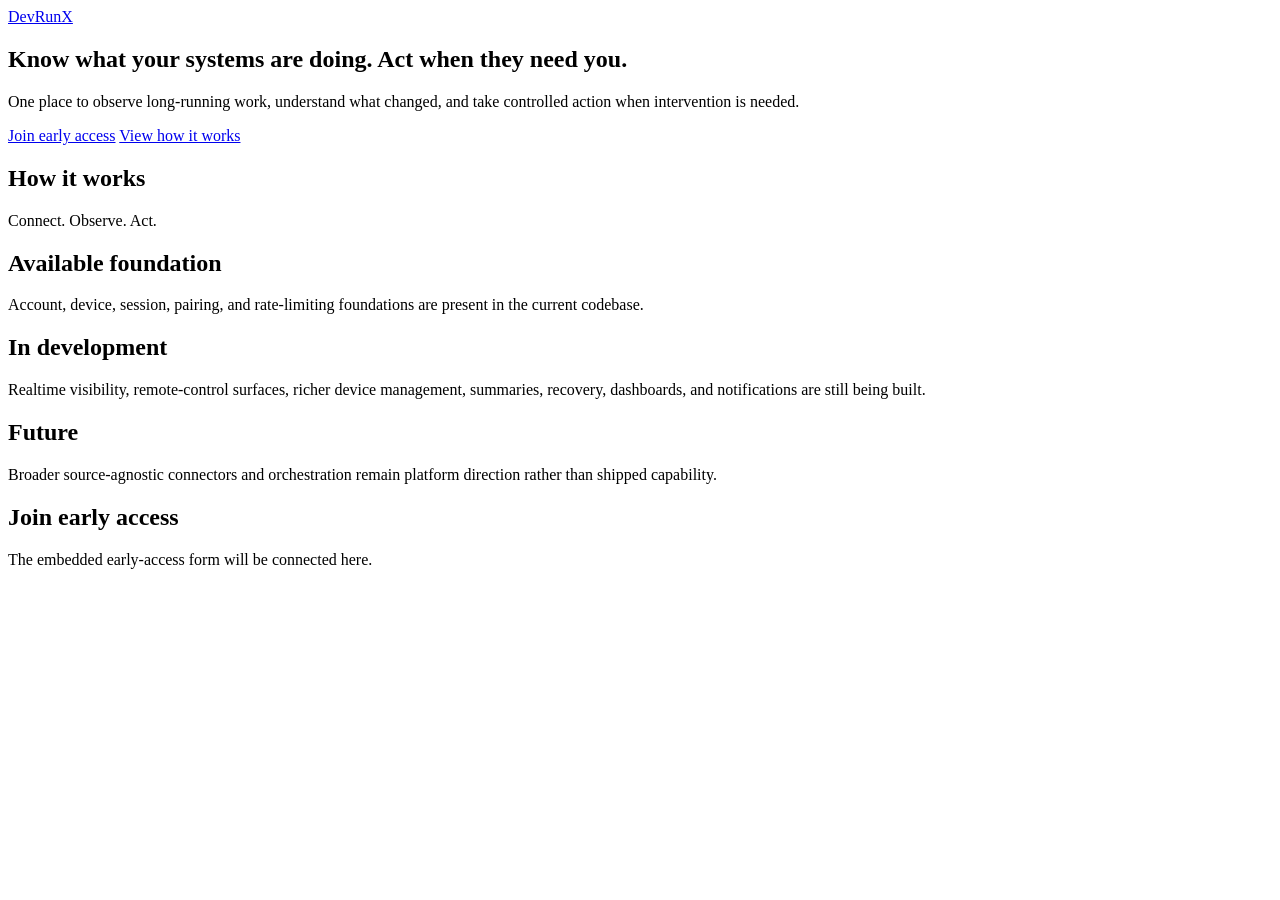
==== index.html @ e968d0bf "feat: add truthful static overview scaffold" ====
<!doctype html>
<html lang="en">
<head>
  <meta charset="utf-8" />
  <meta name="viewport" content="width=device-width,initial-scale=1" />
  <title>DevRunX — Public Overview</title>
  <meta name="description" content="DevRunX is being built to help you monitor long-running work and take controlled action from anywhere." />
</head>
<body>
  <header>
    <a href="#top">DevRunX</a>
  </header>
  <main id="top">
    <section>
      <h1>Know what your systems are doing. Act when they need you.</h1>
      <p>One place to observe long-running work, understand what changed, and take controlled action when intervention is needed.</p>
      <a href="#early-access">Join early access</a>
      <a href="#how-it-works">View how it works</a>
    </section>

    <section id="how-it-works">
      <h2>How it works</h2>
      <p>Connect. Observe. Act.</p>
    </section>

    <section id="available">
      <h2>Available foundation</h2>
      <p>Account, device, session, pairing, and rate-limiting foundations are present in the current codebase.</p>
    </section>

    <section id="in-development">
      <h2>In development</h2>
      <p>Realtime visibility, remote-control surfaces, richer device management, summaries, recovery, dashboards, and notifications are still being built.</p>
    </section>

    <section id="future">
      <h2>Future</h2>
      <p>Broader source-agnostic connectors and orchestration remain platform direction rather than shipped capability.</p>
    </section>

    <section id="early-access">
      <h2>Join early access</h2>
      <p>The embedded early-access form will be connected here.</p>
    </section>
  </main>
</body>
</html>
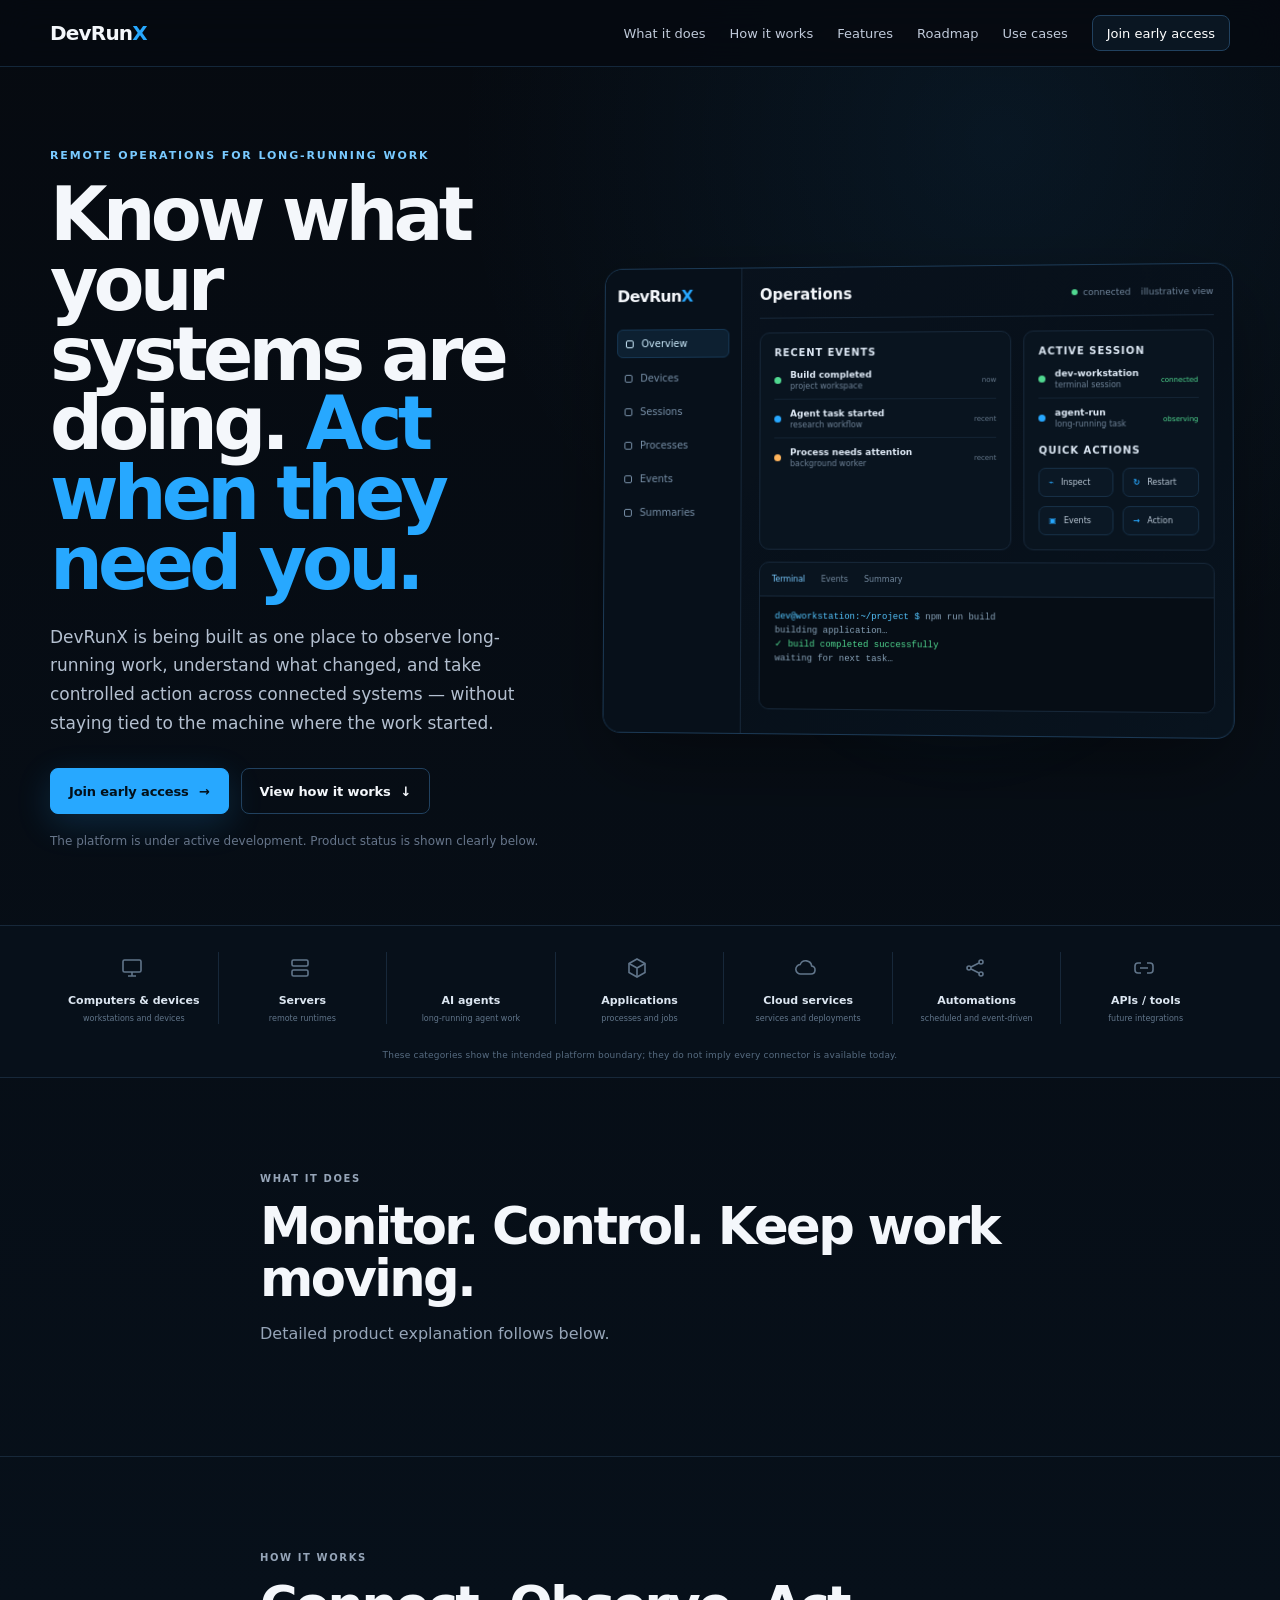
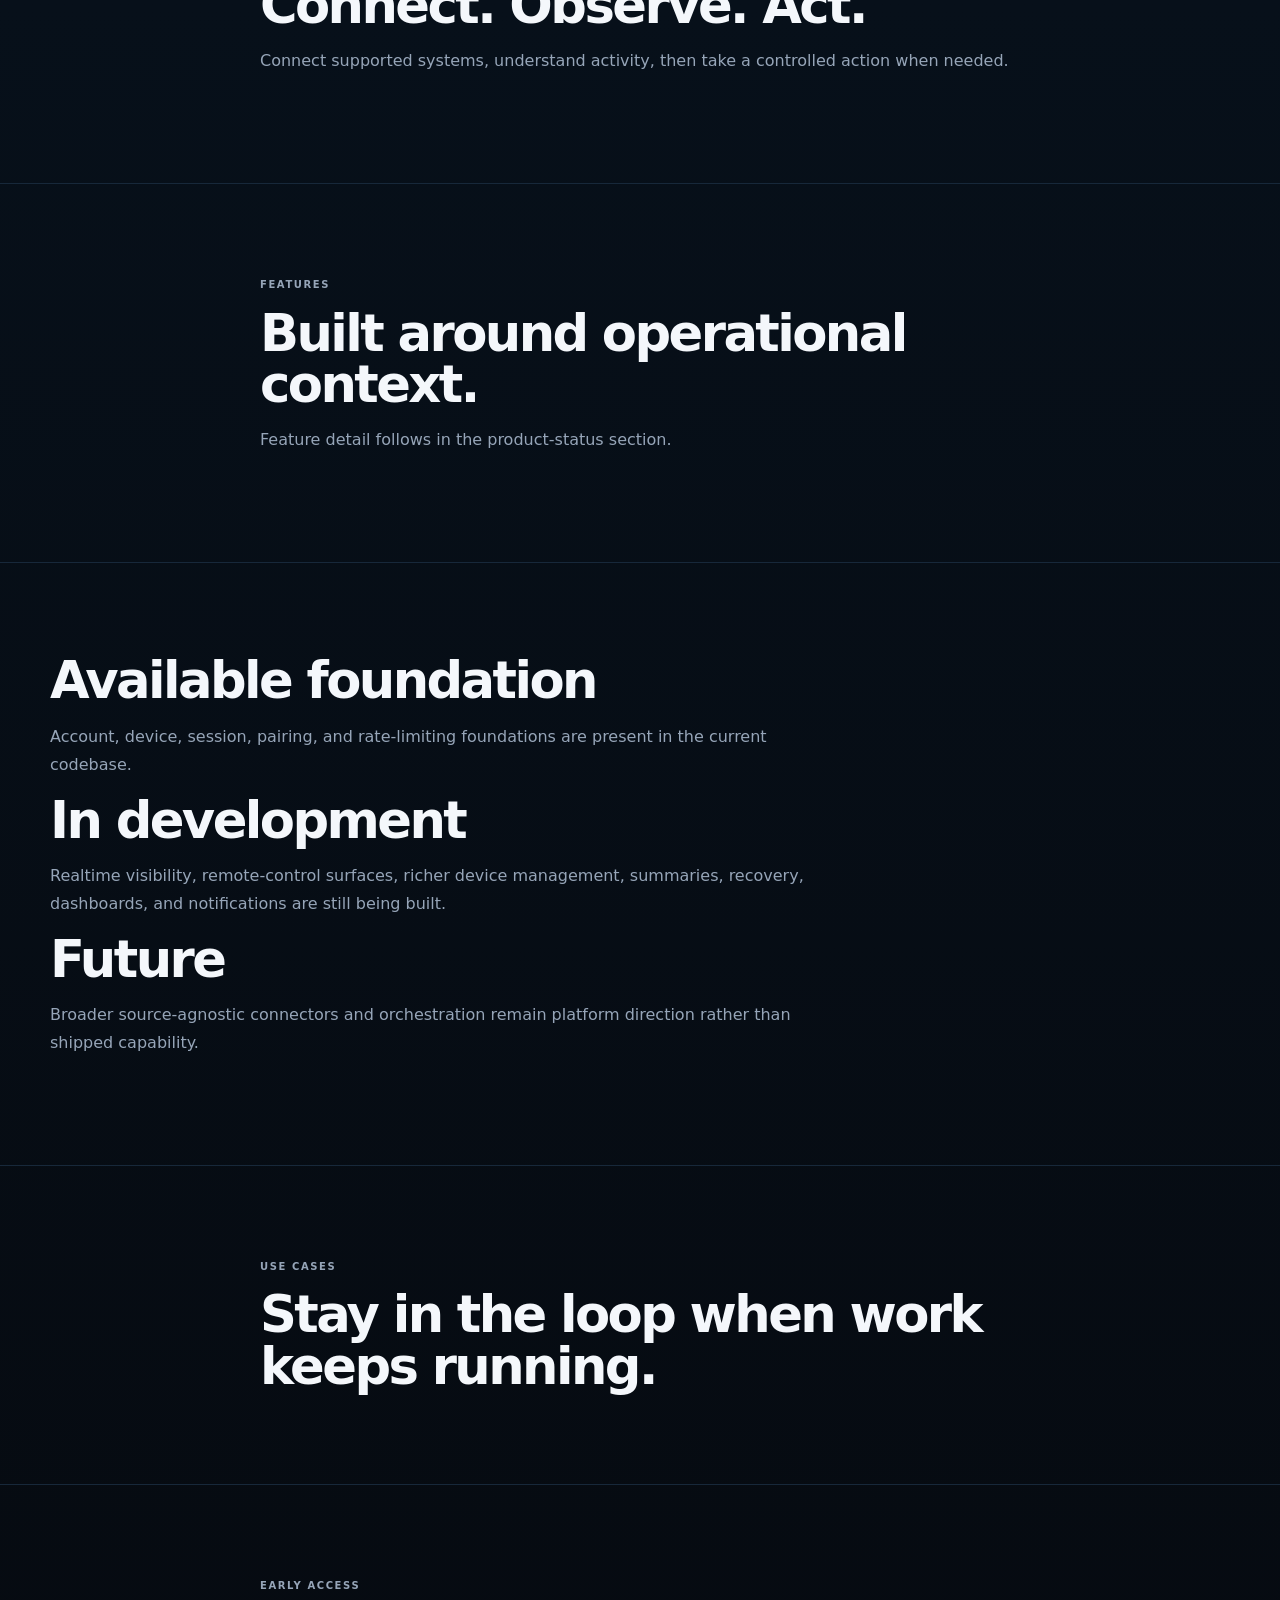
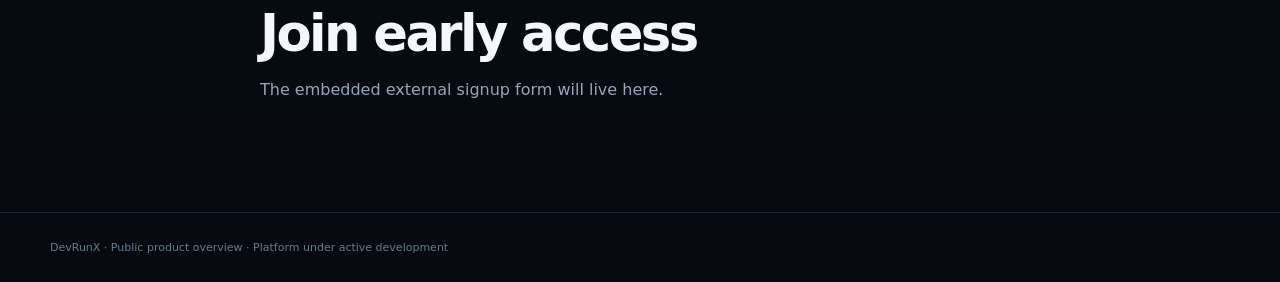
==== commit 88ffc733: "feat: build DevRunX operational hero" ====
--- a/index.html
+++ b/index.html
@@ -3,45 +3,171 @@
 <head>
   <meta charset="utf-8" />
   <meta name="viewport" content="width=device-width,initial-scale=1" />
-  <title>DevRunX — Public Overview</title>
-  <meta name="description" content="DevRunX is being built to help you monitor long-running work and take controlled action from anywhere." />
+  <title>DevRunX — Know what your systems are doing</title>
+  <meta name="description" content="DevRunX is being built to help you monitor long-running work, understand what changed, and take controlled action from anywhere." />
+  <meta name="theme-color" content="#060a10" />
+  <link rel="icon" href="favicon.svg" type="image/svg+xml" />
+  <link rel="stylesheet" href="styles.css" />
 </head>
 <body>
-  <header>
-    <a href="#top">DevRunX</a>
+  <header class="site-header">
+    <div class="shell nav">
+      <a class="brand" href="#top" aria-label="DevRunX home">DevRun<span class="brand-x">X</span></a>
+      <nav class="nav-links" aria-label="Primary navigation">
+        <a href="#what-it-does">What it does</a>
+        <a href="#how-it-works">How it works</a>
+        <a href="#features">Features</a>
+        <a href="#roadmap">Roadmap</a>
+        <a href="#use-cases">Use cases</a>
+        <a class="nav-cta" href="#early-access">Join early access</a>
+      </nav>
+    </div>
   </header>
+
   <main id="top">
-    <section>
-      <h1>Know what your systems are doing. Act when they need you.</h1>
-      <p>One place to observe long-running work, understand what changed, and take controlled action when intervention is needed.</p>
-      <a href="#early-access">Join early access</a>
-      <a href="#how-it-works">View how it works</a>
+    <section class="hero" aria-labelledby="hero-title">
+      <div class="shell hero-grid">
+        <div class="hero-copy">
+          <p class="eyebrow">Remote operations for long-running work</p>
+          <h1 id="hero-title">Know what your systems are doing. <span>Act when they need you.</span></h1>
+          <p class="hero-lead">
+            DevRunX is being built as one place to observe long-running work, understand what changed,
+            and take controlled action across connected systems — without staying tied to the machine where the work started.
+          </p>
+          <div class="hero-actions">
+            <a class="button primary" href="#early-access">Join early access <span aria-hidden="true">→</span></a>
+            <a class="button" href="#how-it-works">View how it works <span aria-hidden="true">↓</span></a>
+          </div>
+          <p class="hero-note">The platform is under active development. Product status is shown clearly below.</p>
+        </div>
+
+        <div class="dashboard-stage" aria-label="Illustrative DevRunX operational dashboard">
+          <div class="dashboard">
+            <aside class="dash-sidebar" aria-hidden="true">
+              <div class="dash-logo">DevRun<span class="brand-x">X</span></div>
+              <div class="dash-nav">
+                <span class="active"><i class="dot-icon"></i> Overview</span>
+                <span><i class="dot-icon"></i> Devices</span>
+                <span><i class="dot-icon"></i> Sessions</span>
+                <span><i class="dot-icon"></i> Processes</span>
+                <span><i class="dot-icon"></i> Events</span>
+                <span><i class="dot-icon"></i> Summaries</span>
+              </div>
+            </aside>
+            <div class="dash-main">
+              <div class="dash-top">
+                <strong class="dash-title">Operations</strong>
+                <div class="dash-state" aria-hidden="true">
+                  <span><i class="state-dot"></i> connected</span>
+                  <span>illustrative view</span>
+                </div>
+              </div>
+
+              <div class="dash-grid">
+                <section class="panel">
+                  <h3>Recent events</h3>
+                  <div class="event-list">
+                    <div class="event">
+                      <i class="event-mark ok"></i>
+                      <div class="event-copy"><strong>Build completed</strong><span>project workspace</span></div>
+                      <span class="event-time">now</span>
+                    </div>
+                    <div class="event">
+                      <i class="event-mark"></i>
+                      <div class="event-copy"><strong>Agent task started</strong><span>research workflow</span></div>
+                      <span class="event-time">recent</span>
+                    </div>
+                    <div class="event">
+                      <i class="event-mark warn"></i>
+                      <div class="event-copy"><strong>Process needs attention</strong><span>background worker</span></div>
+                      <span class="event-time">recent</span>
+                    </div>
+                  </div>
+                </section>
+
+                <section class="panel">
+                  <h3>Active session</h3>
+                  <div class="session-list">
+                    <div class="session">
+                      <i class="event-mark ok"></i>
+                      <div><strong>dev-workstation</strong><span>terminal session</span></div>
+                      <span class="session-status">connected</span>
+                    </div>
+                    <div class="session">
+                      <i class="event-mark"></i>
+                      <div><strong>agent-run</strong><span>long-running task</span></div>
+                      <span class="session-status">observing</span>
+                    </div>
+                  </div>
+                  <h3 style="margin-top:16px">Quick actions</h3>
+                  <div class="quick-list">
+                    <span class="quick"><b class="quick-glyph">⌁</b> Inspect</span>
+                    <span class="quick"><b class="quick-glyph">↻</b> Restart</span>
+                    <span class="quick"><b class="quick-glyph">▣</b> Events</span>
+                    <span class="quick"><b class="quick-glyph">→</b> Action</span>
+                  </div>
+                </section>
+
+                <section class="panel terminal-mini">
+                  <div class="terminal-tabs"><span class="active">Terminal</span><span>Events</span><span>Summary</span></div>
+                  <pre class="terminal-body"><span class="cyan">dev@workstation:~/project $</span> npm run build
+building application…
+<span class="ok">✓ build completed successfully</span>
+waiting for next task…</pre>
+                </section>
+              </div>
+            </div>
+          </div>
+        </div>
+      </div>
     </section>
 
-    <section id="how-it-works">
-      <h2>How it works</h2>
-      <p>Connect. Observe. Act.</p>
+    <section class="system-strip" aria-label="DevRunX platform direction">
+      <div class="shell system-strip-inner">
+        <div class="system-item">
+          <span class="system-icon" aria-hidden="true"><svg viewBox="0 0 24 24"><rect x="3" y="4" width="18" height="12" rx="1.5"/><path d="M8 20h8M12 16v4"/></svg></span>
+          <strong>Computers &amp; devices</strong><span>workstations and devices</span>
+        </div>
+        <div class="system-item">
+          <span class="system-icon" aria-hidden="true"><svg viewBox="0 0 24 24"><rect x="4" y="4" width="16" height="6" rx="1.5"/><rect x="4" y="14" width="16" height="6" rx="1.5"/><path d="M7 7h.01M7 17h.01"/></svg></span>
+          <strong>Servers</strong><span>remote runtimes</span>
+        </div>
+        <div class="system-item">
+          <span class="system-icon" aria-hidden="true"><rect x="5" y="7" width="14" height="11" rx="3"/><path d="M9 11h.01M15 11h.01M9 15h6M12 7V4M9 4h6"/></svg></span>
+          <strong>AI agents</strong><span>long-running agent work</span>
+        </div>
+        <div class="system-item">
+          <span class="system-icon" aria-hidden="true"><svg viewBox="0 0 24 24"><path d="m12 3 8 4.5v9L12 21l-8-4.5v-9L12 3Z"/><path d="m4 7.5 8 4.5 8-4.5M12 12v9"/></svg></span>
+          <strong>Applications</strong><span>processes and jobs</span>
+        </div>
+        <div class="system-item">
+          <span class="system-icon" aria-hidden="true"><svg viewBox="0 0 24 24"><path d="M7 18h10a4 4 0 0 0 .7-7.94A6 6 0 0 0 6.2 8.5 4.5 4.5 0 0 0 7 18Z"/></svg></span>
+          <strong>Cloud services</strong><span>services and deployments</span>
+        </div>
+        <div class="system-item">
+          <span class="system-icon" aria-hidden="true"><svg viewBox="0 0 24 24"><circle cx="6" cy="12" r="2"/><circle cx="18" cy="6" r="2"/><circle cx="18" cy="18" r="2"/><path d="m8 11 8-4M8 13l8 4"/></svg></span>
+          <strong>Automations</strong><span>scheduled and event-driven</span>
+        </div>
+        <div class="system-item">
+          <span class="system-icon" aria-hidden="true"><svg viewBox="0 0 24 24"><path d="M9 7H6a3 3 0 0 0-3 3v4a3 3 0 0 0 3 3h3M15 7h3a3 3 0 0 1 3 3v4a3 3 0 0 1-3 3h-3M8 12h8"/></svg></span>
+          <strong>APIs / tools</strong><span>future integrations</span>
+        </div>
+      </div>
+      <p class="system-disclaimer">These categories show the intended platform boundary; they do not imply every connector is available today.</p>
     </section>
 
-    <section id="available">
-      <h2>Available foundation</h2>
-      <p>Account, device, session, pairing, and rate-limiting foundations are present in the current codebase.</p>
-    </section>
+    <section id="what-it-does" class="section"><div class="shell status-placeholder"><p class="section-kicker">What it does</p><h2>Monitor. Control. Keep work moving.</h2><p>Detailed product explanation follows below.</p></div></section>
+    <section id="how-it-works" class="section"><div class="shell status-placeholder"><p class="section-kicker">How it works</p><h2>Connect. Observe. Act.</h2><p>Connect supported systems, understand activity, then take a controlled action when needed.</p></div></section>
+    <section id="features" class="section"><div class="shell status-placeholder"><p class="section-kicker">Features</p><h2>Built around operational context.</h2><p>Feature detail follows in the product-status section.</p></div></section>
+    <section id="roadmap" class="section"><div class="shell">
+      <section id="available" class="status-placeholder"><h2>Available foundation</h2><p>Account, device, session, pairing, and rate-limiting foundations are present in the current codebase.</p></section>
+      <section id="in-development" class="status-placeholder"><h2>In development</h2><p>Realtime visibility, remote-control surfaces, richer device management, summaries, recovery, dashboards, and notifications are still being built.</p></section>
+      <section id="future" class="status-placeholder"><h2>Future</h2><p>Broader source-agnostic connectors and orchestration remain platform direction rather than shipped capability.</p></section>
+    </div></section>
+    <section id="use-cases" class="section"><div class="shell status-placeholder"><p class="section-kicker">Use cases</p><h2>Stay in the loop when work keeps running.</h2></div></section>
+    <section id="early-access" class="section"><div class="shell status-placeholder"><p class="section-kicker">Early access</p><h2>Join early access</h2><p>The embedded external signup form will live here.</p></div></section>
+  </main>
 
-    <section id="in-development">
-      <h2>In development</h2>
-      <p>Realtime visibility, remote-control surfaces, richer device management, summaries, recovery, dashboards, and notifications are still being built.</p>
-    </section>
-
-    <section id="future">
-      <h2>Future</h2>
-      <p>Broader source-agnostic connectors and orchestration remain platform direction rather than shipped capability.</p>
-    </section>
-
-    <section id="early-access">
-      <h2>Join early access</h2>
-      <p>The embedded early-access form will be connected here.</p>
-    </section>
-  </main>
+  <footer><div class="shell">DevRunX · Public product overview · Platform under active development</div></footer>
 </body>
 </html>
--- a/styles.css
+++ b/styles.css
@@ -0,0 +1,209 @@
+:root{
+  --bg:#060a10;
+  --bg-soft:#09111b;
+  --surface:#0b1521;
+  --surface-2:#0e1a28;
+  --text:#f4f7fb;
+  --muted:#96a5b8;
+  --muted-2:#66758a;
+  --accent:#27a8ff;
+  --accent-2:#79caff;
+  --line:#17283a;
+  --line-bright:#21415f;
+  --ok:#50d890;
+  --warn:#ffb45c;
+  --danger:#ff6f7c;
+  --max:1180px;
+  --radius:14px;
+  color-scheme:dark;
+}
+*{box-sizing:border-box}
+html{scroll-behavior:smooth;background:var(--bg)}
+body{
+  margin:0;
+  min-width:320px;
+  overflow-x:hidden;
+  background:
+    radial-gradient(circle at 78% 4%,rgba(39,168,255,.08),transparent 34rem),
+    linear-gradient(180deg,#060a10 0%,#07101a 46%,#060a10 100%);
+  color:var(--text);
+  font-family:Inter,ui-sans-serif,system-ui,-apple-system,BlinkMacSystemFont,"Segoe UI",sans-serif;
+  -webkit-font-smoothing:antialiased;
+}
+a{color:inherit;text-decoration:none}
+button,a{outline-offset:4px}
+a:focus-visible,button:focus-visible{outline:2px solid var(--accent-2)}
+svg{display:block}
+.shell{width:min(var(--max),calc(100% - 40px));margin-inline:auto}
+.site-header{
+  position:sticky;top:0;z-index:30;
+  border-bottom:1px solid rgba(33,65,95,.55);
+  background:rgba(6,10,16,.88);
+  backdrop-filter:blur(16px);
+}
+.nav{min-height:66px;display:flex;align-items:center;justify-content:space-between;gap:24px}
+.brand{font-weight:800;letter-spacing:-.04em;font-size:20px}
+.brand-x{color:var(--accent)}
+.nav-links{display:flex;align-items:center;gap:24px;color:#c0cada;font-size:13px}
+.nav-links a{transition:color .18s ease}
+.nav-links a:hover{color:white}
+.nav-links .nav-cta{
+  min-height:36px;padding:0 14px;display:inline-flex;align-items:center;
+  border:1px solid var(--line-bright);border-radius:8px;color:white;background:#0a1622;
+}
+
+.hero{position:relative;border-bottom:1px solid var(--line)}
+.hero-grid{
+  min-height:700px;
+  display:grid;
+  grid-template-columns:minmax(0,.88fr) minmax(500px,1.12fr);
+  gap:54px;
+  align-items:center;
+  padding:82px 0 74px;
+}
+.hero-copy{position:relative;z-index:2;max-width:590px}
+.eyebrow{
+  margin:0 0 18px;
+  color:var(--accent-2);
+  font-size:11px;font-weight:800;letter-spacing:.17em;text-transform:uppercase;
+}
+.hero h1{
+  margin:0;
+  font-size:clamp(3.2rem,5.8vw,5.8rem);
+  line-height:.94;
+  letter-spacing:-.065em;
+  font-weight:740;
+}
+.hero h1 span{color:var(--accent)}
+.hero-lead{
+  margin:24px 0 0;
+  max-width:590px;
+  color:#b4c0d0;
+  font-size:17px;
+  line-height:1.7;
+}
+.hero-actions{display:flex;align-items:center;gap:12px;margin-top:30px;flex-wrap:wrap}
+.button{
+  min-height:46px;
+  display:inline-flex;align-items:center;justify-content:center;gap:10px;
+  padding:0 18px;border:1px solid var(--line-bright);border-radius:8px;
+  font-size:13px;font-weight:750;letter-spacing:-.01em;
+  transition:transform .18s ease,border-color .18s ease,background .18s ease;
+}
+.button:hover{transform:translateY(-1px);border-color:#356a94}
+.button.primary{
+  background:var(--accent);border-color:var(--accent);color:#03101a;
+  box-shadow:0 10px 34px rgba(39,168,255,.18)
+}
+.hero-note{margin:18px 0 0;color:var(--muted-2);font-size:12px;line-height:1.6}
+
+.dashboard-stage{position:relative;perspective:1200px}
+.dashboard-stage::before{
+  content:"";position:absolute;inset:14% 2% -6% 18%;
+  background:radial-gradient(circle,rgba(39,168,255,.16),transparent 65%);
+  filter:blur(32px);pointer-events:none
+}
+.dashboard{
+  position:relative;z-index:2;overflow:hidden;
+  display:grid;grid-template-columns:140px 1fr;
+  min-height:470px;
+  border:1px solid #1c3a56;
+  border-radius:18px;
+  background:linear-gradient(145deg,#09121d,#07101a 55%,#08131e);
+  box-shadow:0 28px 80px rgba(0,0,0,.36);
+  transform:rotateY(-3deg) rotateX(1deg);
+}
+.dash-sidebar{
+  border-right:1px solid var(--line);
+  padding:18px 12px;
+  background:#07101a;
+}
+.dash-logo{font-weight:800;letter-spacing:-.04em;margin-bottom:24px}
+.dash-nav{display:grid;gap:7px;color:#7890a8;font-size:10px}
+.dash-nav span{
+  display:flex;gap:8px;align-items:center;padding:8px;border-radius:6px
+}
+.dash-nav .active{color:#cfeeff;background:#0d2031;border:1px solid #163754}
+.dot-icon{width:8px;height:8px;border:1px solid currentColor;border-radius:2px}
+.dash-main{padding:18px}
+.dash-top{
+  display:flex;justify-content:space-between;align-items:center;
+  padding-bottom:14px;border-bottom:1px solid var(--line)
+}
+.dash-title{font-size:15px;font-weight:780}
+.dash-state{display:flex;gap:10px;color:#71869c;font-size:9px}
+.dash-state span{display:flex;align-items:center;gap:5px}
+.state-dot{width:6px;height:6px;border-radius:999px;background:var(--ok)}
+.dash-grid{
+  display:grid;
+  grid-template-columns:1.15fr .85fr;
+  gap:12px;
+  margin-top:14px;
+}
+.panel{border:1px solid var(--line);background:#09141f;border-radius:10px;padding:14px}
+.panel h3{margin:0 0 12px;font-size:10px;color:#dce7f3;text-transform:uppercase;letter-spacing:.09em}
+.event-list,.session-list,.quick-list{display:grid;gap:9px}
+.event,.session{
+  display:grid;grid-template-columns:auto 1fr auto;align-items:center;gap:9px;
+  padding-bottom:8px;border-bottom:1px solid rgba(23,40,58,.75)
+}
+.event:last-child,.session:last-child{border-bottom:0;padding-bottom:0}
+.event-mark{width:7px;height:7px;border-radius:50%;background:var(--accent)}
+.event-mark.ok{background:var(--ok)} .event-mark.warn{background:var(--warn)}
+.event-copy strong,.session strong{display:block;font-size:9px;color:#dfeaf6;font-weight:650}
+.event-copy span,.session span{display:block;font-size:8px;color:#6f8398;margin-top:2px}
+.event-time{font-size:7px;color:#65788b}
+.session-status{font-size:7px!important;color:var(--ok)!important}
+.quick-list{grid-template-columns:1fr 1fr}
+.quick{
+  display:flex;gap:7px;align-items:center;padding:9px;border:1px solid #173047;
+  border-radius:7px;background:#0b1825;color:#b9c7d5;font-size:8px
+}
+.quick-glyph{color:var(--accent)}
+.terminal-mini{grid-column:1/-1;padding:0;overflow:hidden}
+.terminal-tabs{height:34px;display:flex;align-items:center;gap:16px;padding:0 12px;border-bottom:1px solid var(--line);font-size:8px;color:#71879c}
+.terminal-tabs .active{color:var(--accent-2)}
+.terminal-body{
+  margin:0;padding:14px 15px 16px;min-height:112px;
+  color:#88a2b8;background:#060d15;
+  font:9px/1.55 ui-monospace,SFMono-Regular,Menlo,Consolas,monospace;
+  white-space:pre-wrap
+}
+.terminal-body .ok{color:var(--ok)}
+.terminal-body .cyan{color:#54c5ff}
+
+.system-strip{border-bottom:1px solid var(--line);background:#07101a}
+.system-strip-inner{
+  display:grid;grid-template-columns:repeat(7,minmax(0,1fr));
+  padding:26px 0;gap:0
+}
+.system-item{
+  min-width:0;text-align:center;padding:0 12px;border-right:1px solid var(--line)
+}
+.system-item:last-child{border-right:0}
+.system-icon{
+  width:28px;height:28px;margin:0 auto 10px;
+  display:grid;place-items:center;color:var(--accent)
+}
+.system-icon svg{width:24px;height:24px;stroke:currentColor;fill:none;stroke-width:1.6}
+.system-item strong{display:block;font-size:11px;color:#dce6f1;line-height:1.3}
+.system-item span{display:block;margin-top:4px;font-size:8px;line-height:1.4;color:#61758a}
+.system-disclaimer{
+  margin:0;padding:0 0 17px;text-align:center;color:#566b80;font-size:9px;letter-spacing:.02em
+}
+
+.section{padding:92px 0;border-bottom:1px solid var(--line)}
+.section-kicker{margin:0 0 14px;color:var(--accent-2);font-size:10px;text-transform:uppercase;font-weight:800;letter-spacing:.16em}
+.section h2{margin:0;font-size:clamp(2rem,4vw,4rem);line-height:1;letter-spacing:-.05em}
+.section p{color:var(--muted);line-height:1.75}
+.status-placeholder{max-width:760px}
+footer{padding:28px 0;color:#687b8d;font-size:11px}
+
+@media (max-width:1020px){
+  .hero-grid{grid-template-columns:1fr;min-height:auto;padding:70px 0 62px}
+  .hero-copy{max-width:760px}
+  .dashboard-stage{max-width:820px;width:100%}
+  .dashboard{transform:none}
+  .system-strip-inner{grid-template-columns:repeat(4,1fr);row-gap:28px}
+  .system-item:nth-child(4){border-right:0}
+}
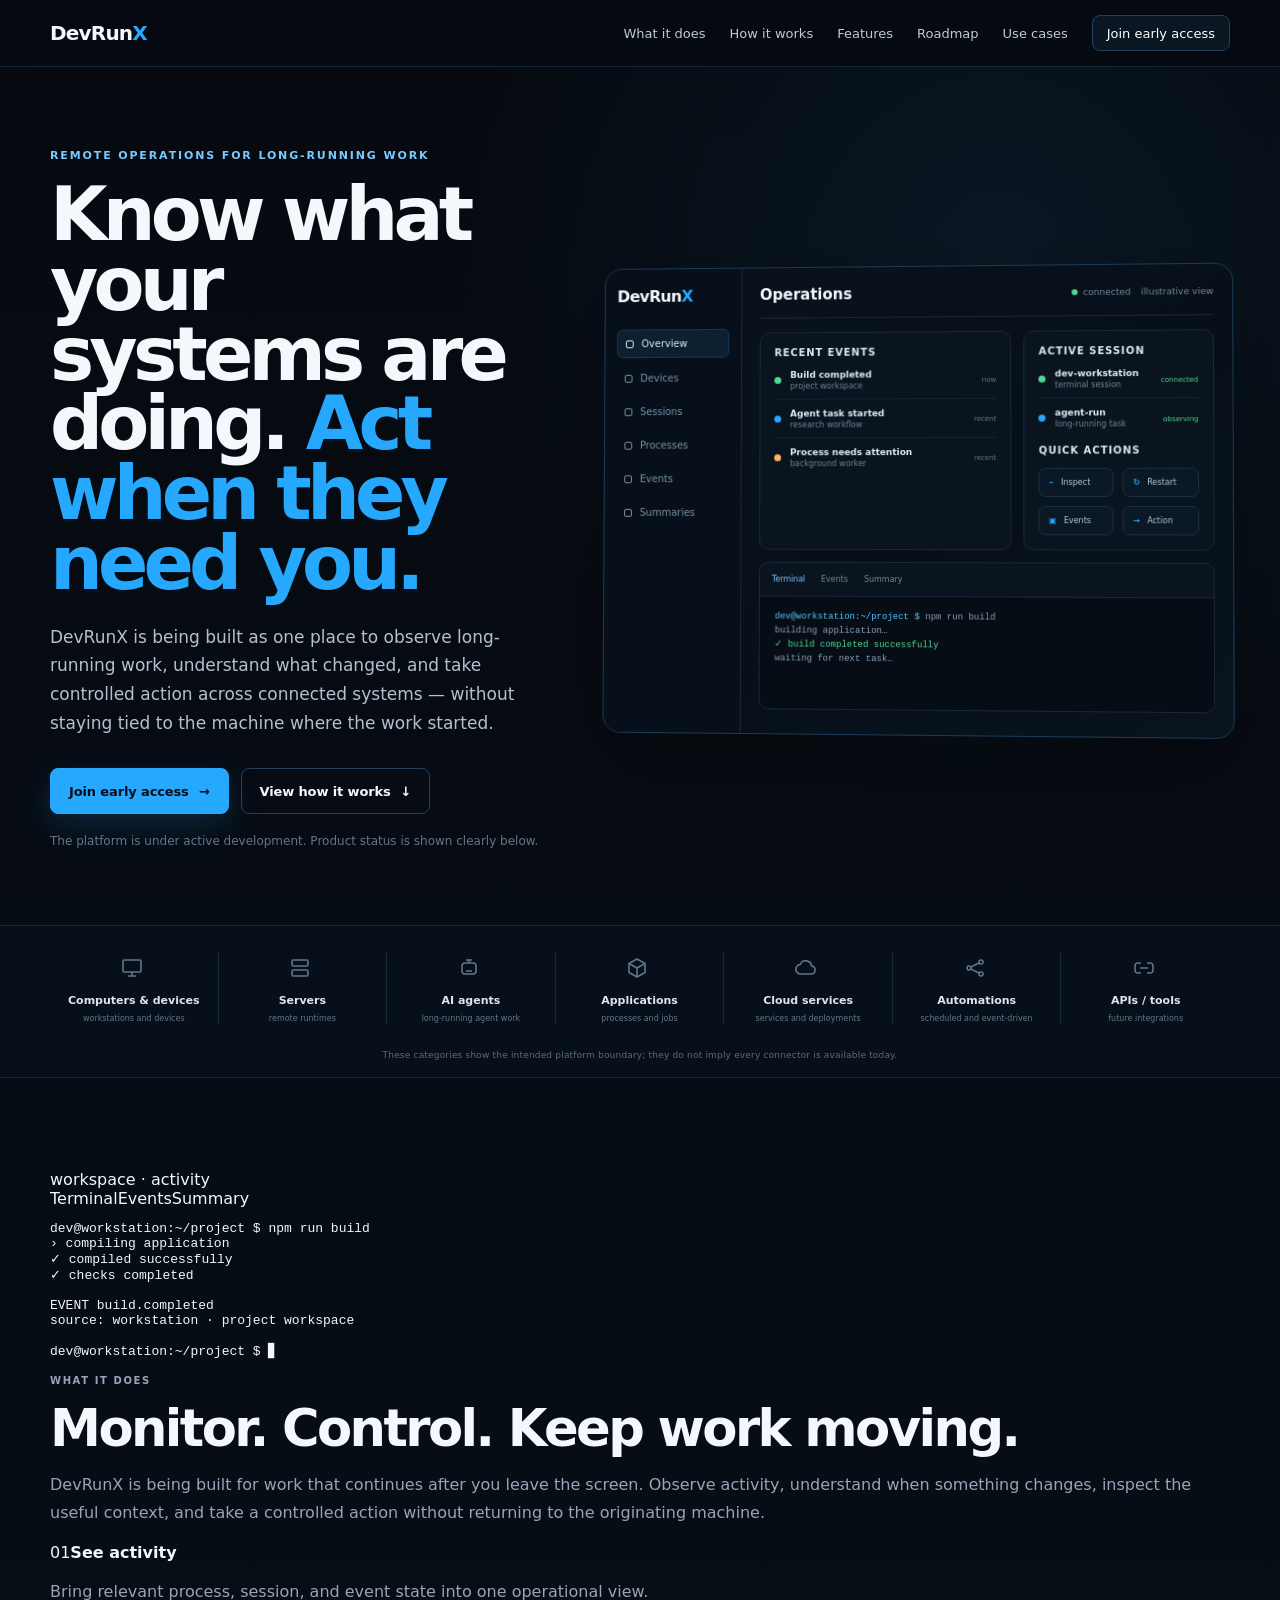
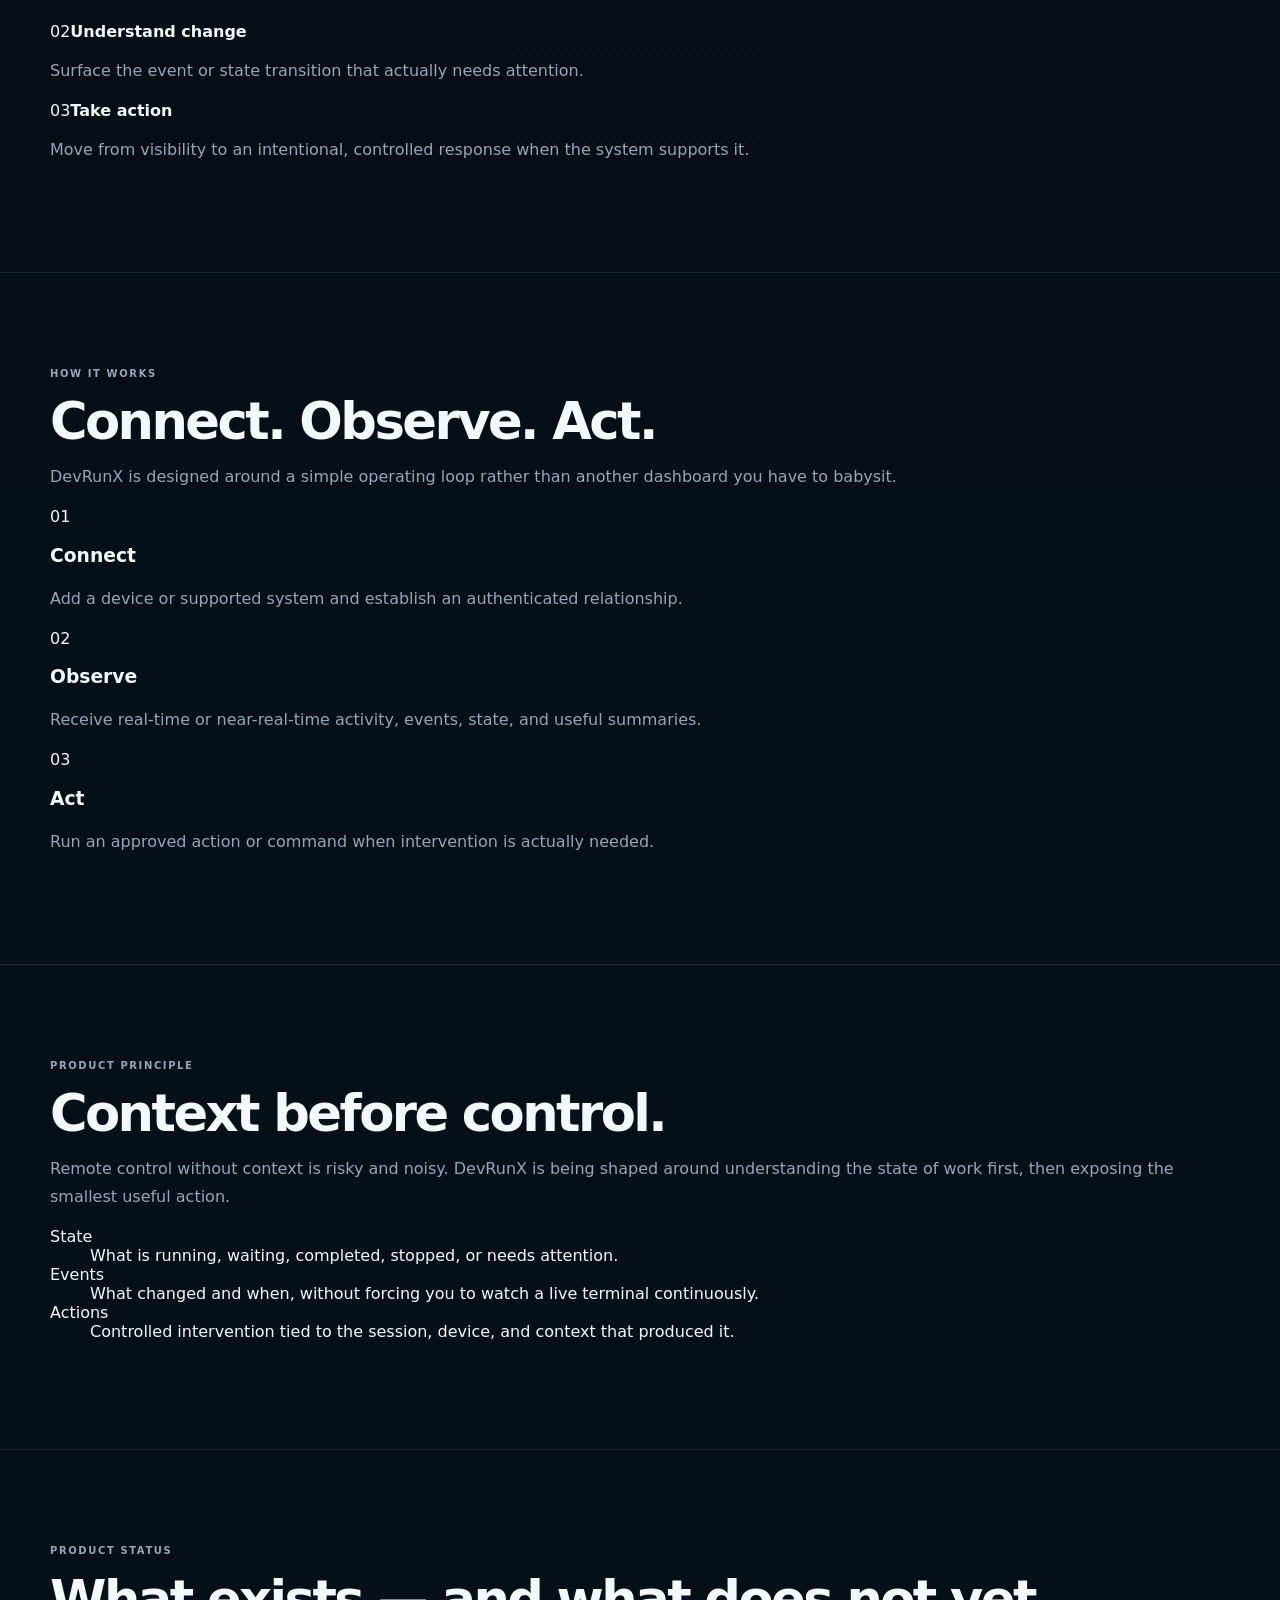
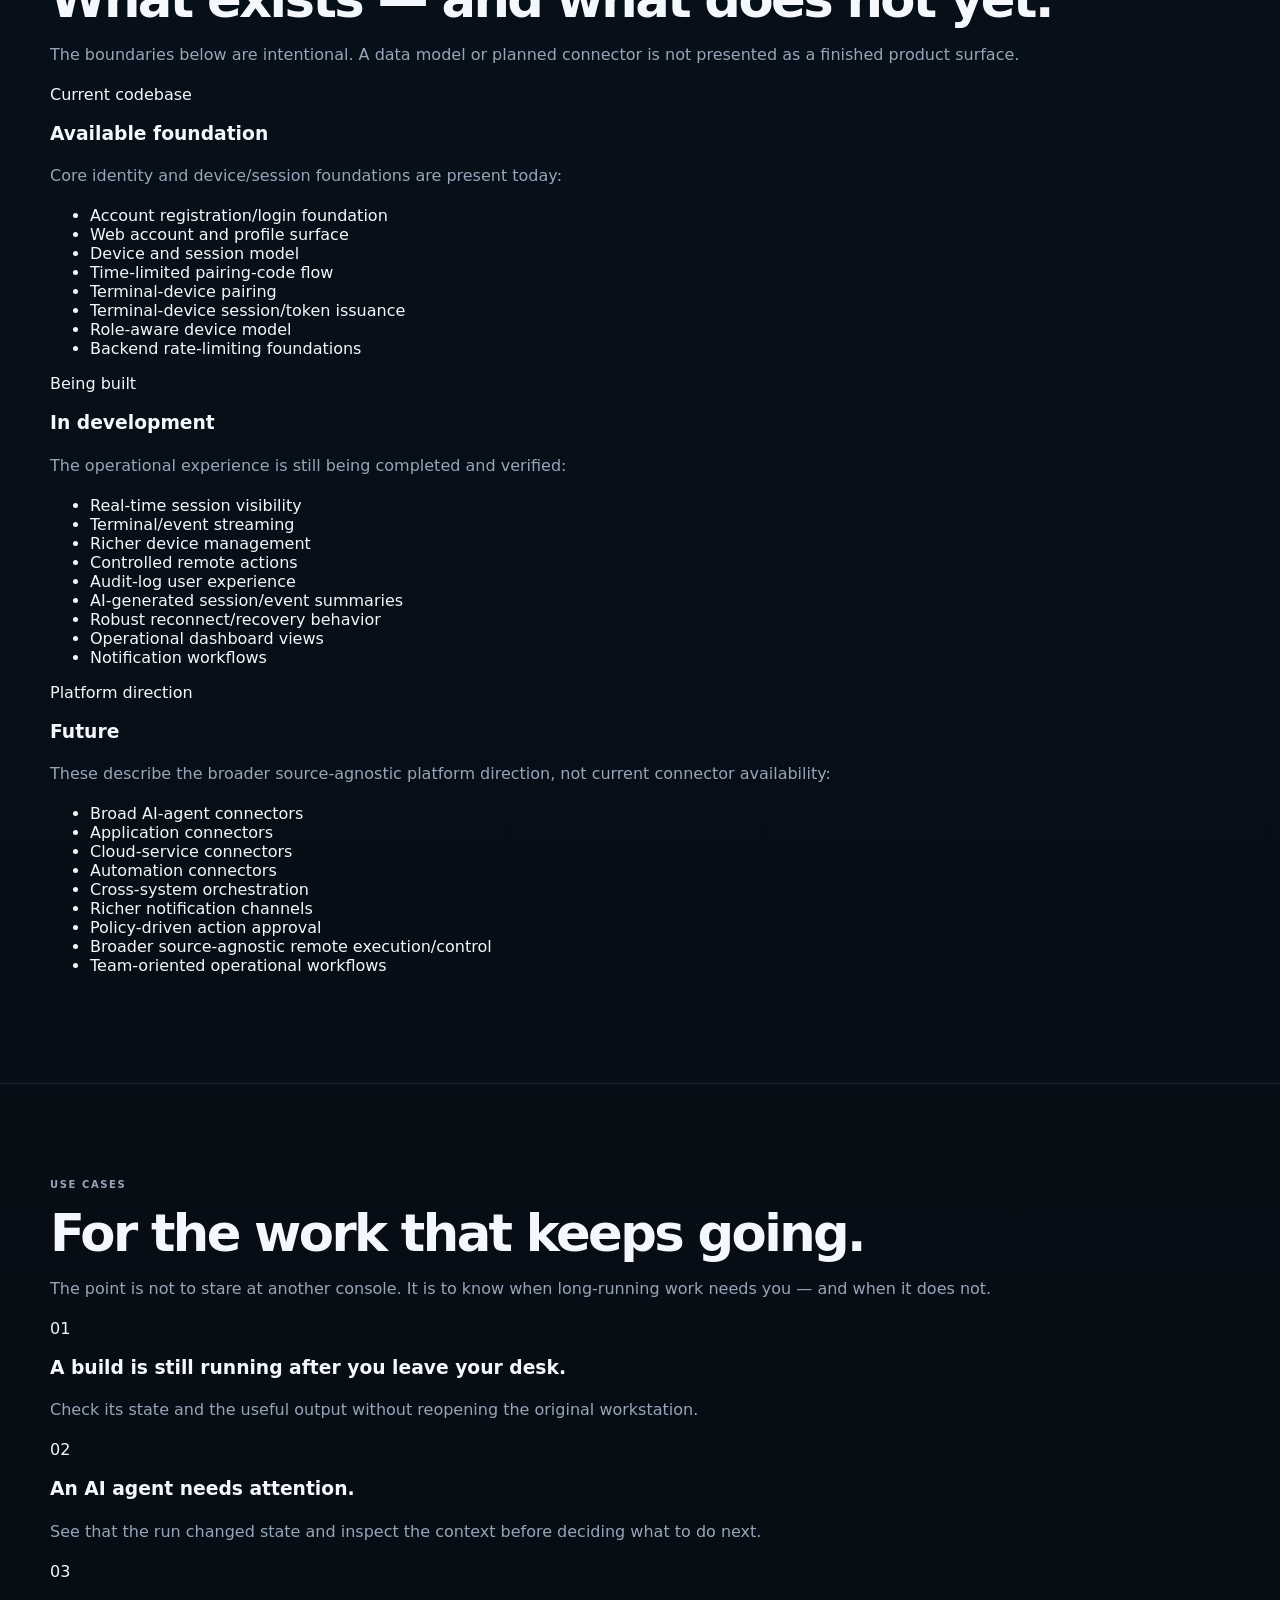
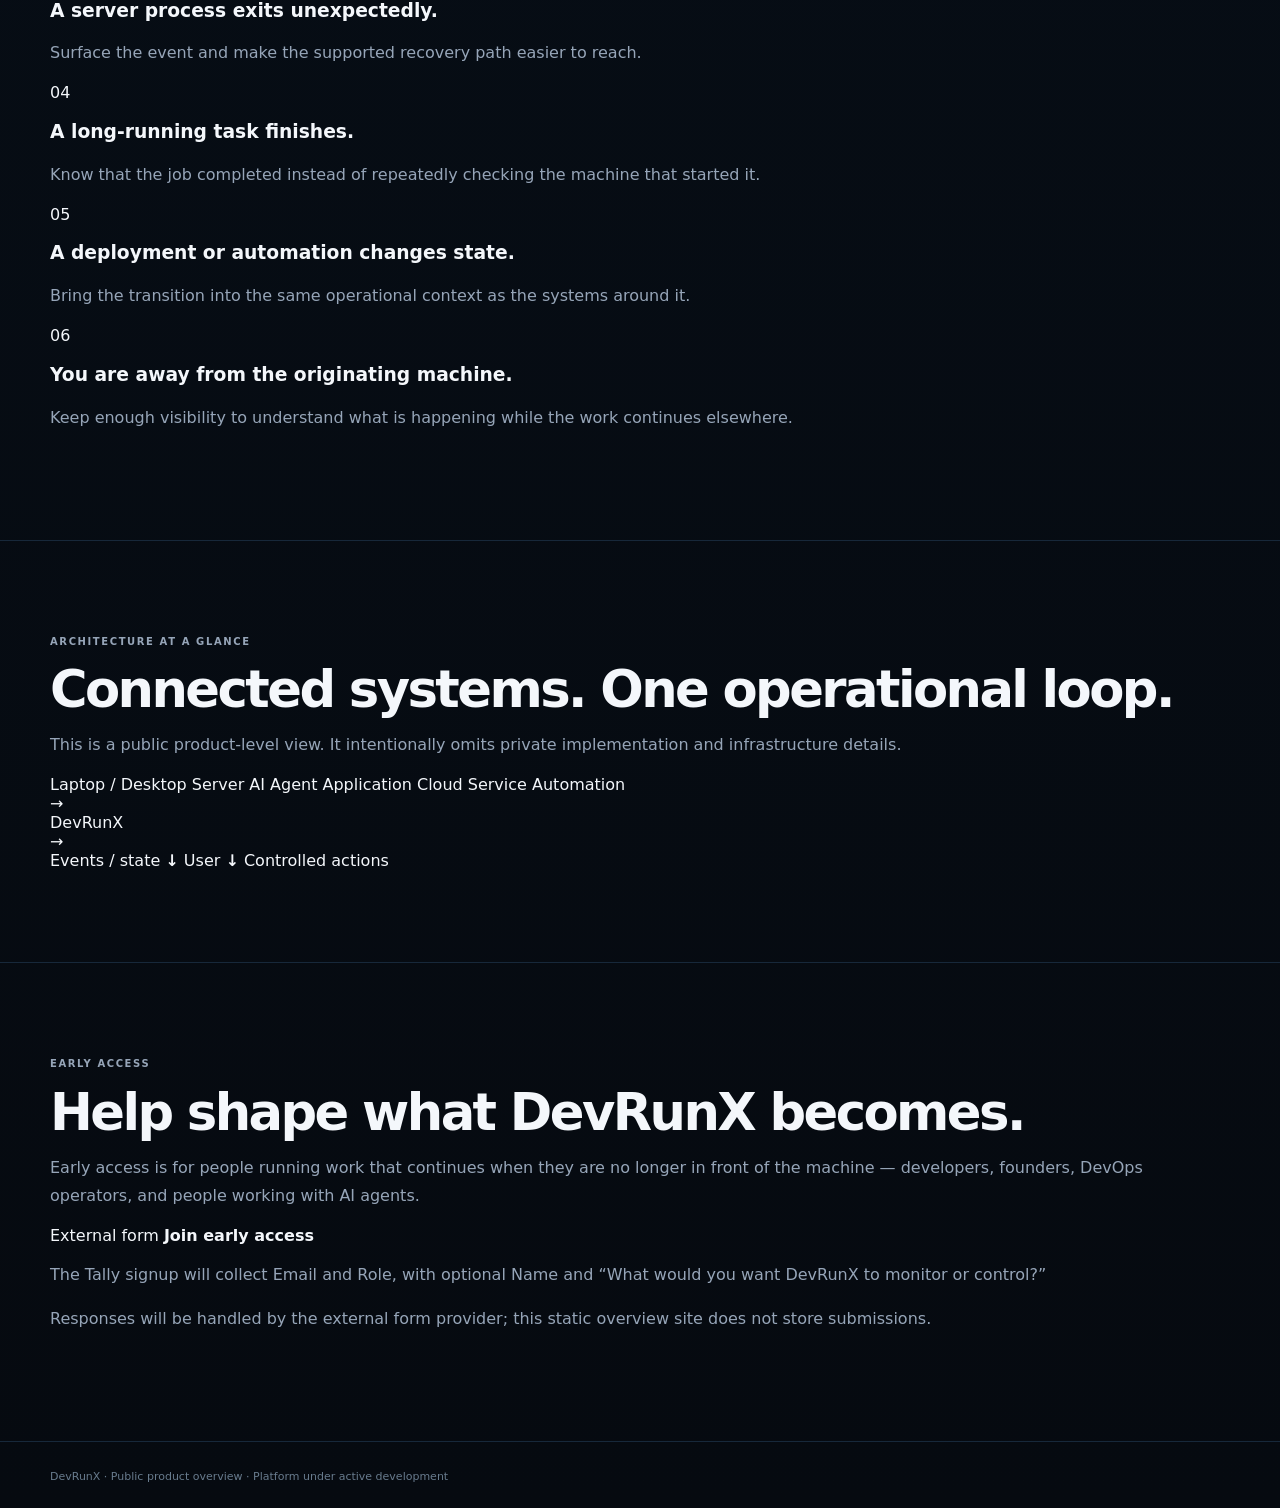
==== commit 43b2dd71: "feat: add truthful DevRunX product narrative" ====
--- a/index.html
+++ b/index.html
@@ -133,7 +133,7 @@
           <strong>Servers</strong><span>remote runtimes</span>
         </div>
         <div class="system-item">
-          <span class="system-icon" aria-hidden="true"><rect x="5" y="7" width="14" height="11" rx="3"/><path d="M9 11h.01M15 11h.01M9 15h6M12 7V4M9 4h6"/></svg></span>
+          <span class="system-icon" aria-hidden="true"><svg viewBox="0 0 24 24"><rect x="5" y="7" width="14" height="11" rx="3"/><path d="M9 11h.01M15 11h.01M9 15h6M12 7V4M9 4h6"/></svg></span>
           <strong>AI agents</strong><span>long-running agent work</span>
         </div>
         <div class="system-item">
@@ -156,16 +156,208 @@
       <p class="system-disclaimer">These categories show the intended platform boundary; they do not imply every connector is available today.</p>
     </section>
 
-    <section id="what-it-does" class="section"><div class="shell status-placeholder"><p class="section-kicker">What it does</p><h2>Monitor. Control. Keep work moving.</h2><p>Detailed product explanation follows below.</p></div></section>
-    <section id="how-it-works" class="section"><div class="shell status-placeholder"><p class="section-kicker">How it works</p><h2>Connect. Observe. Act.</h2><p>Connect supported systems, understand activity, then take a controlled action when needed.</p></div></section>
-    <section id="features" class="section"><div class="shell status-placeholder"><p class="section-kicker">Features</p><h2>Built around operational context.</h2><p>Feature detail follows in the product-status section.</p></div></section>
-    <section id="roadmap" class="section"><div class="shell">
-      <section id="available" class="status-placeholder"><h2>Available foundation</h2><p>Account, device, session, pairing, and rate-limiting foundations are present in the current codebase.</p></section>
-      <section id="in-development" class="status-placeholder"><h2>In development</h2><p>Realtime visibility, remote-control surfaces, richer device management, summaries, recovery, dashboards, and notifications are still being built.</p></section>
-      <section id="future" class="status-placeholder"><h2>Future</h2><p>Broader source-agnostic connectors and orchestration remain platform direction rather than shipped capability.</p></section>
-    </div></section>
-    <section id="use-cases" class="section"><div class="shell status-placeholder"><p class="section-kicker">Use cases</p><h2>Stay in the loop when work keeps running.</h2></div></section>
-    <section id="early-access" class="section"><div class="shell status-placeholder"><p class="section-kicker">Early access</p><h2>Join early access</h2><p>The embedded external signup form will live here.</p></div></section>
+    <section id="what-it-does" class="section">
+      <div class="shell work-grid">
+        <div class="terminal-window" aria-label="Illustrative terminal and event activity">
+          <div class="window-bar">
+            <span class="window-title">workspace · activity</span>
+            <div class="window-tabs"><span class="active">Terminal</span><span>Events</span><span>Summary</span></div>
+          </div>
+          <pre class="terminal-large"><span class="prompt">dev@workstation:~/project $</span> npm run build
+<span class="dim">› compiling application</span>
+<span class="ok">✓ compiled successfully</span>
+<span class="ok">✓ checks completed</span>
+
+<span class="event-line">EVENT</span> build.completed
+<span class="dim">source: workstation · project workspace</span>
+
+<span class="prompt">dev@workstation:~/project $</span> <span class="cursor">▋</span></pre>
+        </div>
+        <div class="work-copy">
+          <p class="section-kicker">What it does</p>
+          <h2>Monitor. Control. Keep work moving.</h2>
+          <p>
+            DevRunX is being built for work that continues after you leave the screen. Observe activity,
+            understand when something changes, inspect the useful context, and take a controlled action
+            without returning to the originating machine.
+          </p>
+          <div class="capability-lines">
+            <div><span>01</span><strong>See activity</strong><p>Bring relevant process, session, and event state into one operational view.</p></div>
+            <div><span>02</span><strong>Understand change</strong><p>Surface the event or state transition that actually needs attention.</p></div>
+            <div><span>03</span><strong>Take action</strong><p>Move from visibility to an intentional, controlled response when the system supports it.</p></div>
+          </div>
+        </div>
+      </div>
+    </section>
+
+    <section id="how-it-works" class="section process-section">
+      <div class="shell">
+        <div class="section-heading-row">
+          <div>
+            <p class="section-kicker">How it works</p>
+            <h2>Connect. Observe. Act.</h2>
+          </div>
+          <p>DevRunX is designed around a simple operating loop rather than another dashboard you have to babysit.</p>
+        </div>
+        <div class="process-rail" aria-label="DevRunX operating loop">
+          <article class="process-step">
+            <div class="process-node">01</div>
+            <div><h3>Connect</h3><p>Add a device or supported system and establish an authenticated relationship.</p></div>
+          </article>
+          <article class="process-step">
+            <div class="process-node">02</div>
+            <div><h3>Observe</h3><p>Receive real-time or near-real-time activity, events, state, and useful summaries.</p></div>
+          </article>
+          <article class="process-step">
+            <div class="process-node active">03</div>
+            <div><h3>Act</h3><p>Run an approved action or command when intervention is actually needed.</p></div>
+          </article>
+        </div>
+      </div>
+    </section>
+
+    <section id="features" class="section signal-section">
+      <div class="shell signal-layout">
+        <div>
+          <p class="section-kicker">Product principle</p>
+          <h2>Context before control.</h2>
+        </div>
+        <div class="signal-copy">
+          <p>
+            Remote control without context is risky and noisy. DevRunX is being shaped around understanding the state
+            of work first, then exposing the smallest useful action.
+          </p>
+          <dl class="signal-list">
+            <div><dt>State</dt><dd>What is running, waiting, completed, stopped, or needs attention.</dd></div>
+            <div><dt>Events</dt><dd>What changed and when, without forcing you to watch a live terminal continuously.</dd></div>
+            <div><dt>Actions</dt><dd>Controlled intervention tied to the session, device, and context that produced it.</dd></div>
+          </dl>
+        </div>
+      </div>
+    </section>
+
+    <section id="roadmap" class="section roadmap-section">
+      <div class="shell">
+        <div class="section-heading-row roadmap-head">
+          <div>
+            <p class="section-kicker">Product status</p>
+            <h2>What exists — and what does not yet.</h2>
+          </div>
+          <p>The boundaries below are intentional. A data model or planned connector is not presented as a finished product surface.</p>
+        </div>
+
+        <div class="status-columns">
+          <section id="available" class="status-column available">
+            <div class="status-head"><span class="status-mark"></span><div><span class="status-label">Current codebase</span><h3>Available foundation</h3></div></div>
+            <p>Core identity and device/session foundations are present today:</p>
+            <ul>
+              <li>Account registration/login foundation</li>
+              <li>Web account and profile surface</li>
+              <li>Device and session model</li>
+              <li>Time-limited pairing-code flow</li>
+              <li>Terminal-device pairing</li>
+              <li>Terminal-device session/token issuance</li>
+              <li>Role-aware device model</li>
+              <li>Backend rate-limiting foundations</li>
+            </ul>
+          </section>
+
+          <section id="in-development" class="status-column developing">
+            <div class="status-head"><span class="status-mark"></span><div><span class="status-label">Being built</span><h3>In development</h3></div></div>
+            <p>The operational experience is still being completed and verified:</p>
+            <ul>
+              <li>Real-time session visibility</li>
+              <li>Terminal/event streaming</li>
+              <li>Richer device management</li>
+              <li>Controlled remote actions</li>
+              <li>Audit-log user experience</li>
+              <li>AI-generated session/event summaries</li>
+              <li>Robust reconnect/recovery behavior</li>
+              <li>Operational dashboard views</li>
+              <li>Notification workflows</li>
+            </ul>
+          </section>
+
+          <section id="future" class="status-column future">
+            <div class="status-head"><span class="status-mark"></span><div><span class="status-label">Platform direction</span><h3>Future</h3></div></div>
+            <p>These describe the broader source-agnostic platform direction, not current connector availability:</p>
+            <ul>
+              <li>Broad AI-agent connectors</li>
+              <li>Application connectors</li>
+              <li>Cloud-service connectors</li>
+              <li>Automation connectors</li>
+              <li>Cross-system orchestration</li>
+              <li>Richer notification channels</li>
+              <li>Policy-driven action approval</li>
+              <li>Broader source-agnostic remote execution/control</li>
+              <li>Team-oriented operational workflows</li>
+            </ul>
+          </section>
+        </div>
+      </div>
+    </section>
+
+    <section id="use-cases" class="section">
+      <div class="shell">
+        <div class="section-heading-row">
+          <div><p class="section-kicker">Use cases</p><h2>For the work that keeps going.</h2></div>
+          <p>The point is not to stare at another console. It is to know when long-running work needs you — and when it does not.</p>
+        </div>
+        <div class="use-case-list">
+          <article><span>01</span><h3>A build is still running after you leave your desk.</h3><p>Check its state and the useful output without reopening the original workstation.</p></article>
+          <article><span>02</span><h3>An AI agent needs attention.</h3><p>See that the run changed state and inspect the context before deciding what to do next.</p></article>
+          <article><span>03</span><h3>A server process exits unexpectedly.</h3><p>Surface the event and make the supported recovery path easier to reach.</p></article>
+          <article><span>04</span><h3>A long-running task finishes.</h3><p>Know that the job completed instead of repeatedly checking the machine that started it.</p></article>
+          <article><span>05</span><h3>A deployment or automation changes state.</h3><p>Bring the transition into the same operational context as the systems around it.</p></article>
+          <article><span>06</span><h3>You are away from the originating machine.</h3><p>Keep enough visibility to understand what is happening while the work continues elsewhere.</p></article>
+        </div>
+      </div>
+    </section>
+
+    <section id="architecture" class="section architecture-section">
+      <div class="shell">
+        <div class="section-heading-row">
+          <div><p class="section-kicker">Architecture at a glance</p><h2>Connected systems. One operational loop.</h2></div>
+          <p>This is a public product-level view. It intentionally omits private implementation and infrastructure details.</p>
+        </div>
+        <div class="architecture-map" role="img" aria-label="Connected systems send events and state through DevRunX to a user who can take controlled actions">
+          <div class="source-stack">
+            <span>Laptop / Desktop</span>
+            <span>Server</span>
+            <span>AI Agent</span>
+            <span>Application</span>
+            <span>Cloud Service</span>
+            <span>Automation</span>
+          </div>
+          <div class="arch-arrow" aria-hidden="true">→</div>
+          <div class="arch-core">DevRun<span>X</span></div>
+          <div class="arch-arrow" aria-hidden="true">→</div>
+          <div class="arch-flow">
+            <span>Events / state</span>
+            <b aria-hidden="true">↓</b>
+            <span>User</span>
+            <b aria-hidden="true">↓</b>
+            <span class="action-node">Controlled actions</span>
+          </div>
+        </div>
+      </div>
+    </section>
+
+    <section id="early-access" class="section early-access-section">
+      <div class="shell early-access-shell">
+        <div>
+          <p class="section-kicker">Early access</p>
+          <h2>Help shape what DevRunX becomes.</h2>
+          <p>Early access is for people running work that continues when they are no longer in front of the machine — developers, founders, DevOps operators, and people working with AI agents.</p>
+        </div>
+        <div class="form-awaiting" aria-label="Early access form integration">
+          <span class="form-state">External form</span>
+          <strong>Join early access</strong>
+          <p>The Tally signup will collect Email and Role, with optional Name and “What would you want DevRunX to monitor or control?”</p>
+          <p class="form-note">Responses will be handled by the external form provider; this static overview site does not store submissions.</p>
+        </div>
+      </div>
+    </section>
   </main>
 
   <footer><div class="shell">DevRunX · Public product overview · Platform under active development</div></footer>
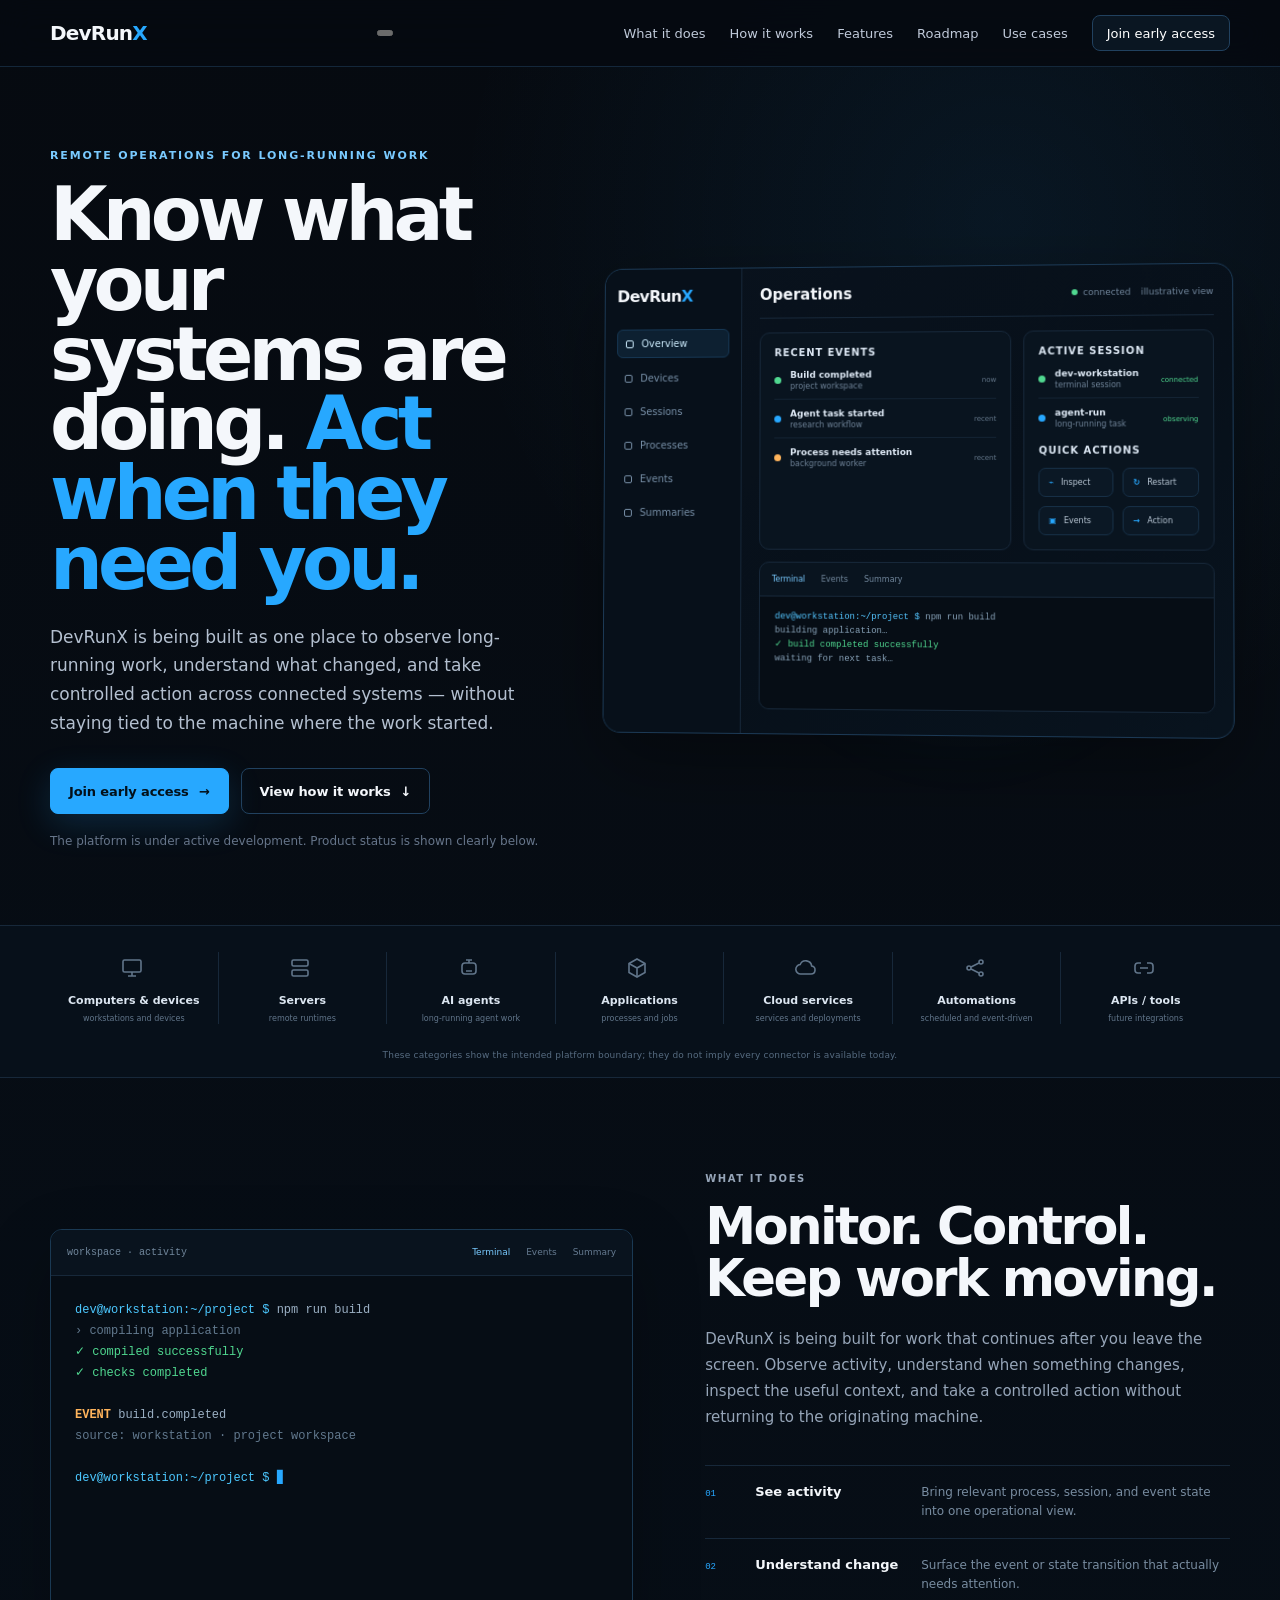
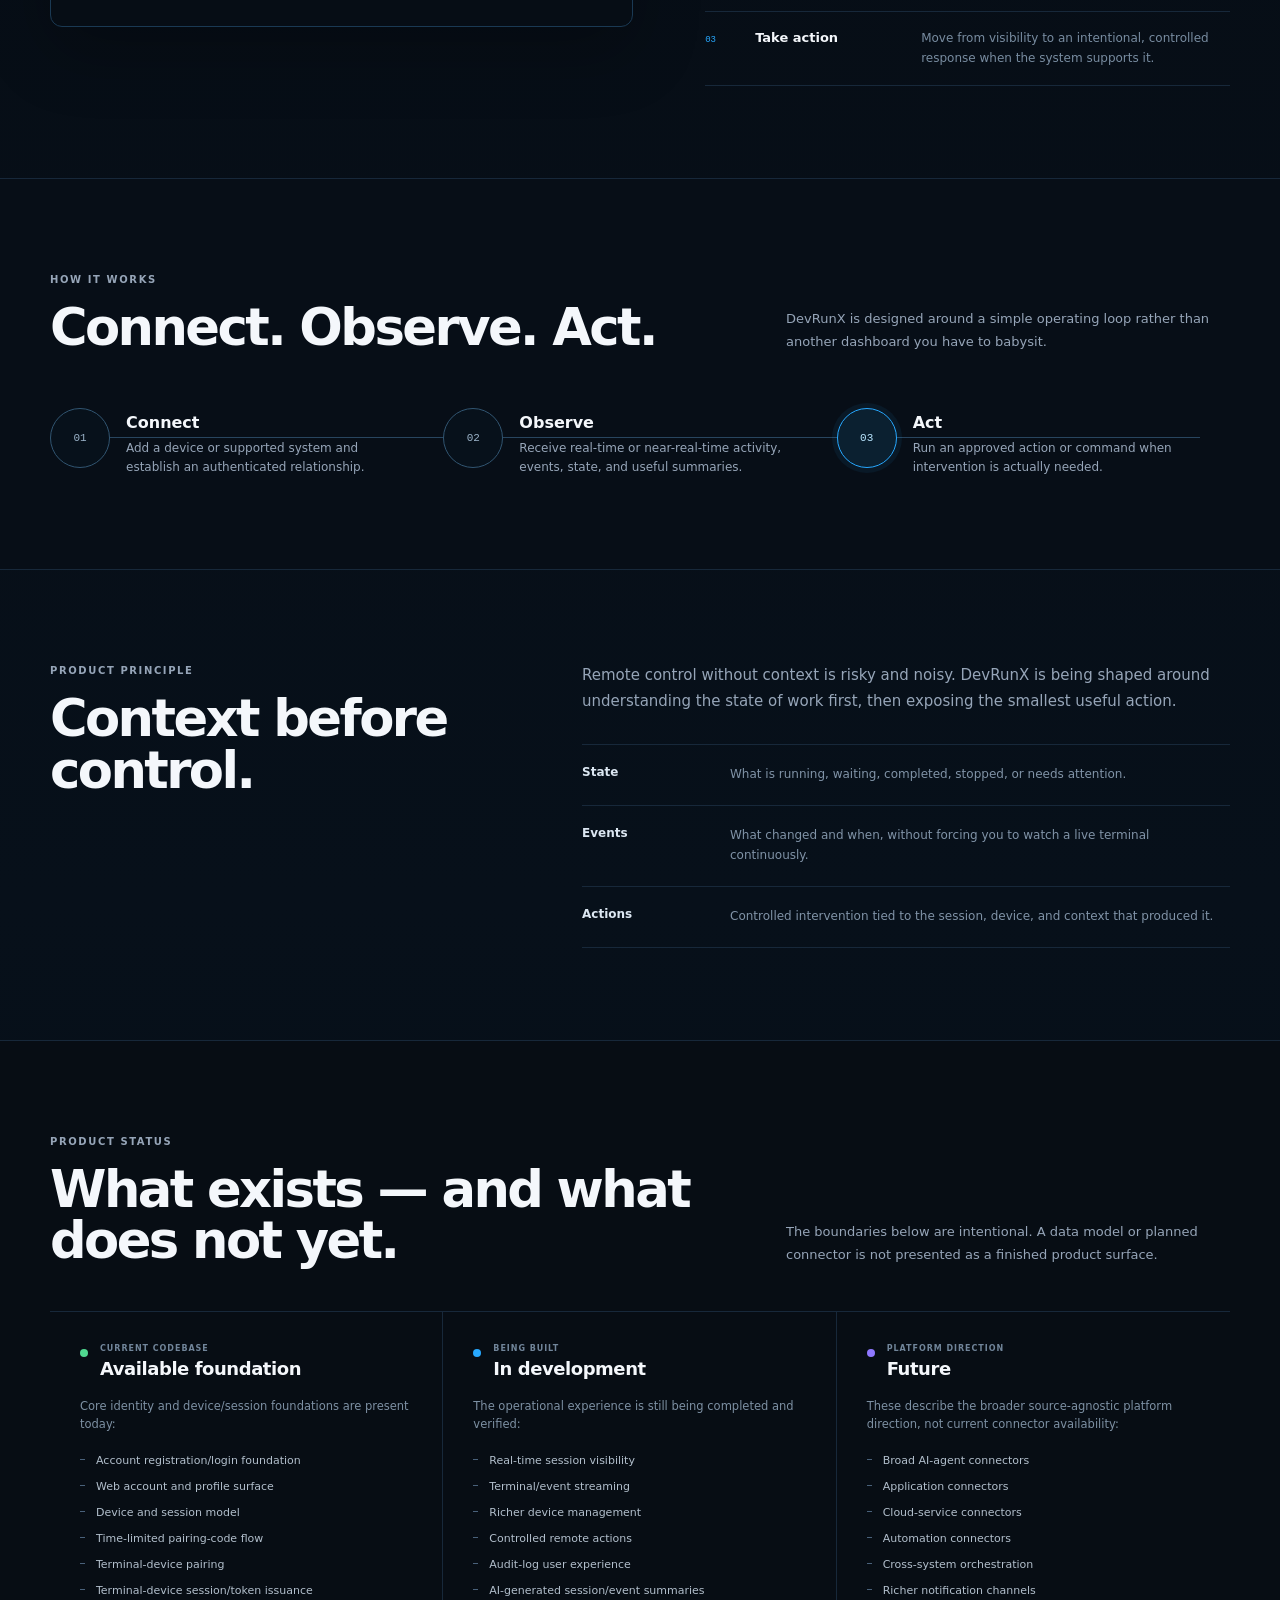
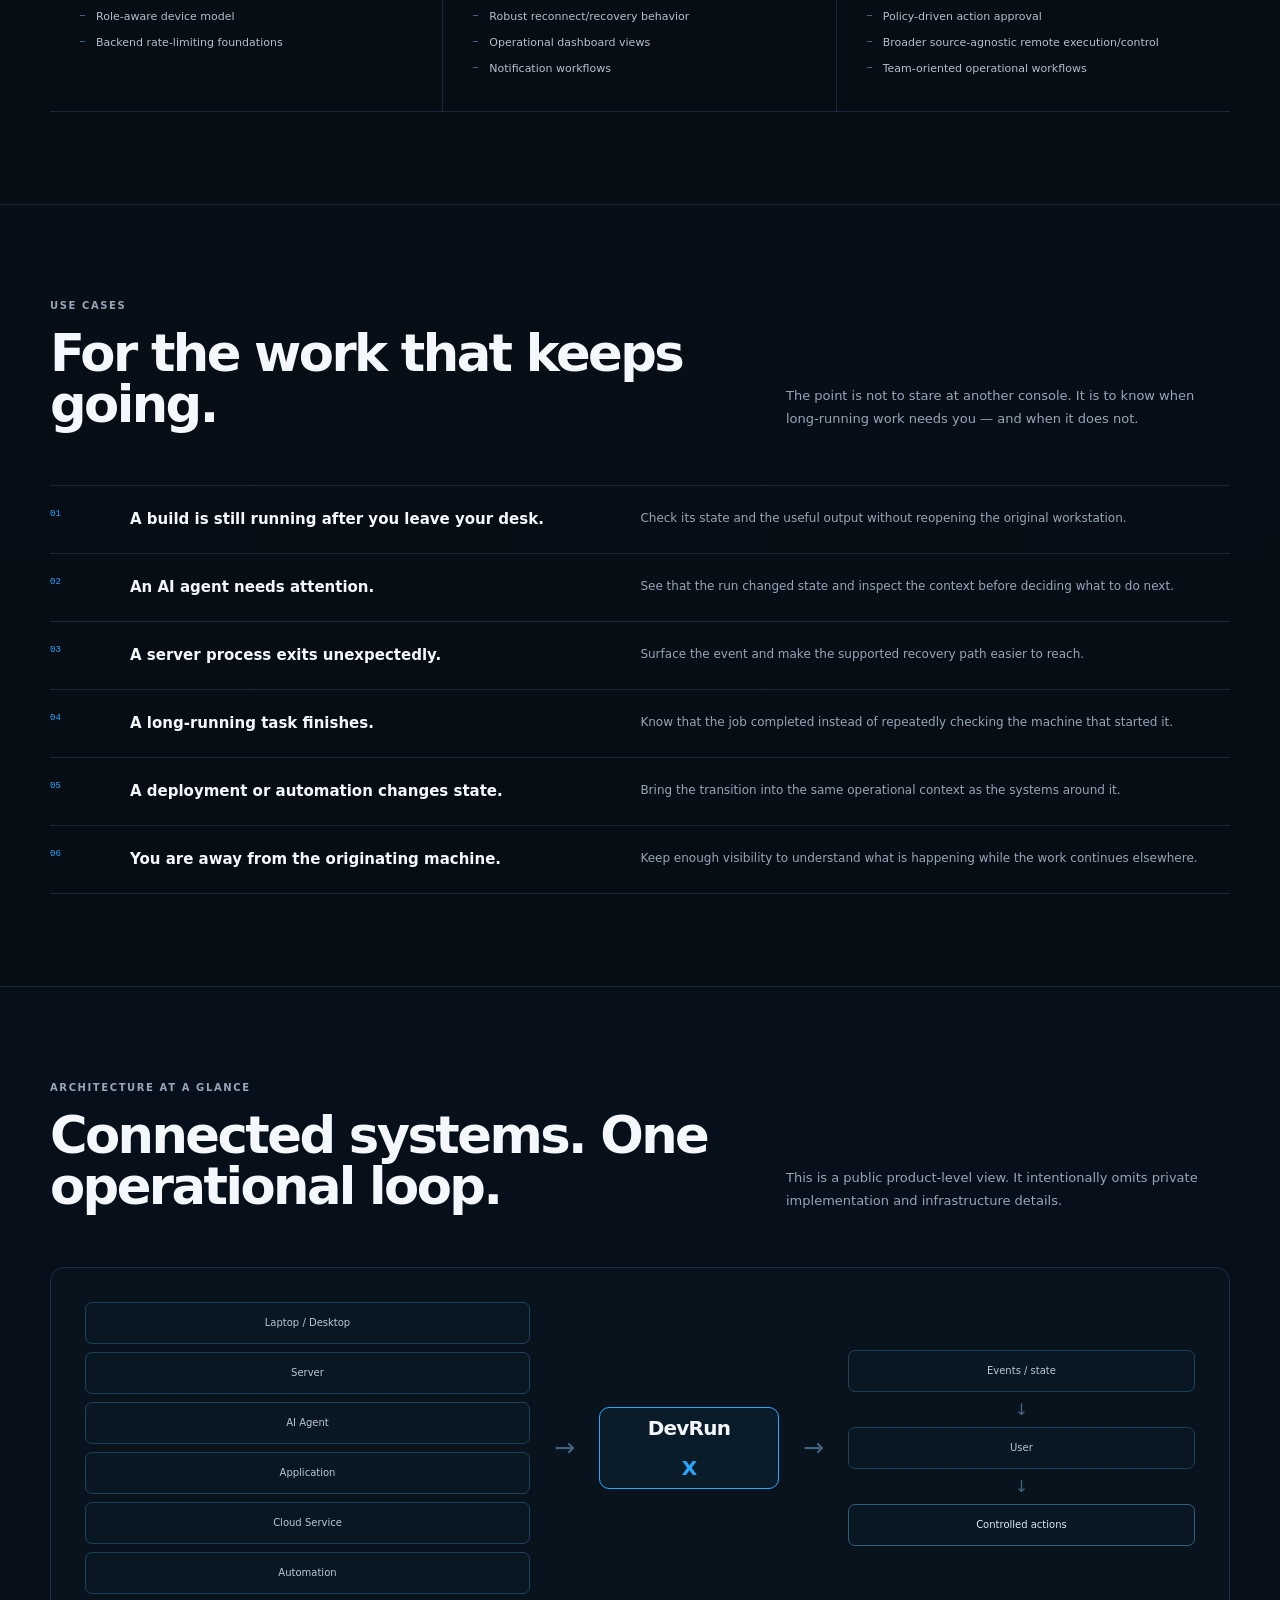
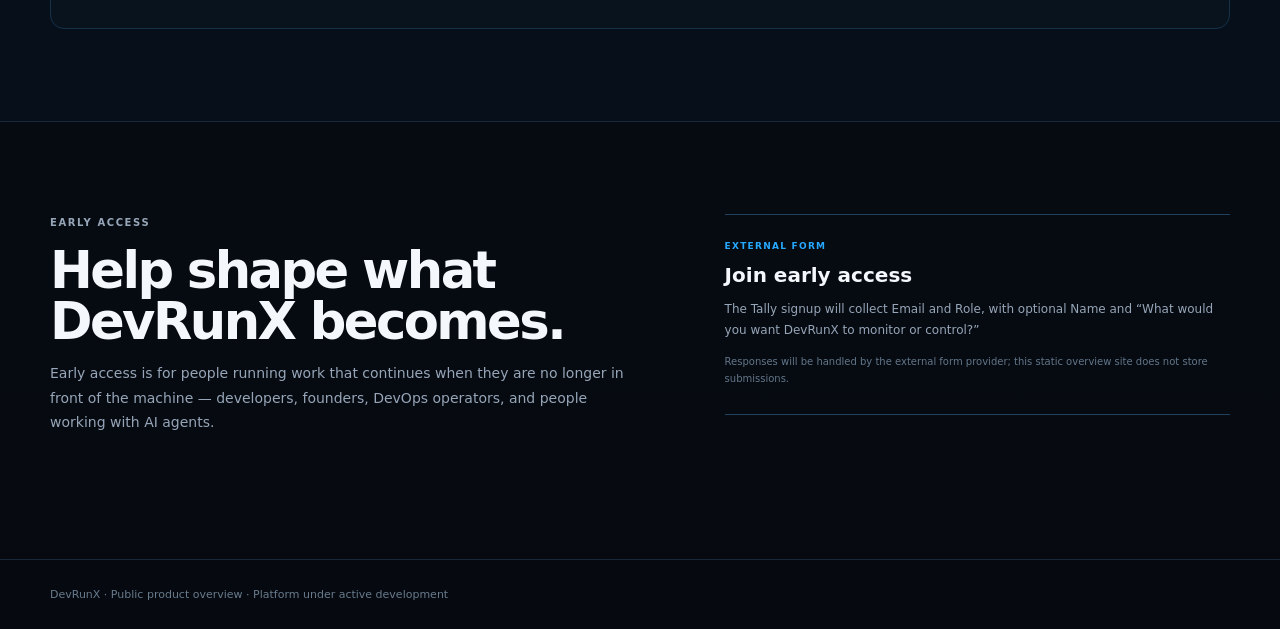
==== commit 1d0fe5d3: "feat: add accessible mobile navigation hooks" ====
--- a/index.html
+++ b/index.html
@@ -13,7 +13,10 @@
   <header class="site-header">
     <div class="shell nav">
       <a class="brand" href="#top" aria-label="DevRunX home">DevRun<span class="brand-x">X</span></a>
-      <nav class="nav-links" aria-label="Primary navigation">
+      <button class="nav-toggle" type="button" aria-expanded="false" aria-controls="primary-nav" aria-label="Open navigation">
+        <span aria-hidden="true"></span><span aria-hidden="true"></span>
+      </button>
+      <nav id="primary-nav" class="nav-links" aria-label="Primary navigation">
         <a href="#what-it-does">What it does</a>
         <a href="#how-it-works">How it works</a>
         <a href="#features">Features</a>
@@ -125,31 +128,31 @@
     <section class="system-strip" aria-label="DevRunX platform direction">
       <div class="shell system-strip-inner">
         <div class="system-item">
-          <span class="system-icon" aria-hidden="true"><svg viewBox="0 0 24 24"><rect x="3" y="4" width="18" height="12" rx="1.5"/><path d="M8 20h8M12 16v4"/></svg></span>
+          <span class="system-icon" aria-hidden="true"><svg aria-hidden="true" viewBox="0 0 24 24"><rect x="3" y="4" width="18" height="12" rx="1.5"/><path d="M8 20h8M12 16v4"/></svg></span>
           <strong>Computers &amp; devices</strong><span>workstations and devices</span>
         </div>
         <div class="system-item">
-          <span class="system-icon" aria-hidden="true"><svg viewBox="0 0 24 24"><rect x="4" y="4" width="16" height="6" rx="1.5"/><rect x="4" y="14" width="16" height="6" rx="1.5"/><path d="M7 7h.01M7 17h.01"/></svg></span>
+          <span class="system-icon" aria-hidden="true"><svg aria-hidden="true" viewBox="0 0 24 24"><rect x="4" y="4" width="16" height="6" rx="1.5"/><rect x="4" y="14" width="16" height="6" rx="1.5"/><path d="M7 7h.01M7 17h.01"/></svg></span>
           <strong>Servers</strong><span>remote runtimes</span>
         </div>
         <div class="system-item">
-          <span class="system-icon" aria-hidden="true"><svg viewBox="0 0 24 24"><rect x="5" y="7" width="14" height="11" rx="3"/><path d="M9 11h.01M15 11h.01M9 15h6M12 7V4M9 4h6"/></svg></span>
+          <span class="system-icon" aria-hidden="true"><svg aria-hidden="true" viewBox="0 0 24 24"><rect x="5" y="7" width="14" height="11" rx="3"/><path d="M9 11h.01M15 11h.01M9 15h6M12 7V4M9 4h6"/></svg></span>
           <strong>AI agents</strong><span>long-running agent work</span>
         </div>
         <div class="system-item">
-          <span class="system-icon" aria-hidden="true"><svg viewBox="0 0 24 24"><path d="m12 3 8 4.5v9L12 21l-8-4.5v-9L12 3Z"/><path d="m4 7.5 8 4.5 8-4.5M12 12v9"/></svg></span>
+          <span class="system-icon" aria-hidden="true"><svg aria-hidden="true" viewBox="0 0 24 24"><path d="m12 3 8 4.5v9L12 21l-8-4.5v-9L12 3Z"/><path d="m4 7.5 8 4.5 8-4.5M12 12v9"/></svg></span>
           <strong>Applications</strong><span>processes and jobs</span>
         </div>
         <div class="system-item">
-          <span class="system-icon" aria-hidden="true"><svg viewBox="0 0 24 24"><path d="M7 18h10a4 4 0 0 0 .7-7.94A6 6 0 0 0 6.2 8.5 4.5 4.5 0 0 0 7 18Z"/></svg></span>
+          <span class="system-icon" aria-hidden="true"><svg aria-hidden="true" viewBox="0 0 24 24"><path d="M7 18h10a4 4 0 0 0 .7-7.94A6 6 0 0 0 6.2 8.5 4.5 4.5 0 0 0 7 18Z"/></svg></span>
           <strong>Cloud services</strong><span>services and deployments</span>
         </div>
         <div class="system-item">
-          <span class="system-icon" aria-hidden="true"><svg viewBox="0 0 24 24"><circle cx="6" cy="12" r="2"/><circle cx="18" cy="6" r="2"/><circle cx="18" cy="18" r="2"/><path d="m8 11 8-4M8 13l8 4"/></svg></span>
+          <span class="system-icon" aria-hidden="true"><svg aria-hidden="true" viewBox="0 0 24 24"><circle cx="6" cy="12" r="2"/><circle cx="18" cy="6" r="2"/><circle cx="18" cy="18" r="2"/><path d="m8 11 8-4M8 13l8 4"/></svg></span>
           <strong>Automations</strong><span>scheduled and event-driven</span>
         </div>
         <div class="system-item">
-          <span class="system-icon" aria-hidden="true"><svg viewBox="0 0 24 24"><path d="M9 7H6a3 3 0 0 0-3 3v4a3 3 0 0 0 3 3h3M15 7h3a3 3 0 0 1 3 3v4a3 3 0 0 1-3 3h-3M8 12h8"/></svg></span>
+          <span class="system-icon" aria-hidden="true"><svg aria-hidden="true" viewBox="0 0 24 24"><path d="M9 7H6a3 3 0 0 0-3 3v4a3 3 0 0 0 3 3h3M15 7h3a3 3 0 0 1 3 3v4a3 3 0 0 1-3 3h-3M8 12h8"/></svg></span>
           <strong>APIs / tools</strong><span>future integrations</span>
         </div>
       </div>
@@ -361,5 +364,6 @@
   </main>
 
   <footer><div class="shell">DevRunX · Public product overview · Platform under active development</div></footer>
+  <script src="site.js" defer></script>
 </body>
 </html>
--- a/styles.css
+++ b/styles.css
@@ -207,3 +207,70 @@
   .system-strip-inner{grid-template-columns:repeat(4,1fr);row-gap:28px}
   .system-item:nth-child(4){border-right:0}
 }
+
+
+.work-grid{display:grid;grid-template-columns:minmax(0,1fr) minmax(0,.9fr);gap:72px;align-items:center}
+.terminal-window{overflow:hidden;border:1px solid #1a3953;border-radius:12px;background:#060d15;box-shadow:0 24px 68px rgba(0,0,0,.24)}
+.window-bar{min-height:46px;display:flex;align-items:center;justify-content:space-between;gap:18px;padding:0 16px;border-bottom:1px solid var(--line);background:#09131e}
+.window-title{font:10px ui-monospace,SFMono-Regular,Menlo,monospace;color:#71879c}
+.window-tabs{display:flex;align-items:center;gap:16px;font-size:9px;color:#657a90}
+.window-tabs .active{color:var(--accent-2)}
+.terminal-large{margin:0;min-height:350px;padding:24px;color:#9bb0c4;font:12px/1.75 ui-monospace,SFMono-Regular,Menlo,Consolas,monospace;white-space:pre-wrap}
+.terminal-large .prompt{color:#4cc8ff}.terminal-large .ok{color:var(--ok)}.terminal-large .dim{color:#62798e}.terminal-large .event-line{color:var(--warn);font-weight:700}.cursor{color:var(--accent)}
+.work-copy>p:not(.section-kicker){font-size:15px;margin:22px 0 0}
+.capability-lines{margin-top:34px;border-top:1px solid var(--line)}
+.capability-lines>div{display:grid;grid-template-columns:34px 150px 1fr;gap:16px;align-items:baseline;padding:17px 0;border-bottom:1px solid var(--line)}
+.capability-lines span{font:9px ui-monospace,SFMono-Regular,Menlo,monospace;color:var(--accent)}
+.capability-lines strong{font-size:13px}.capability-lines p{margin:0;font-size:12px;line-height:1.6;color:#788ca0}
+
+.section-heading-row{display:grid;grid-template-columns:minmax(0,1.2fr) minmax(260px,.8fr);gap:70px;align-items:end;margin-bottom:54px}
+.section-heading-row>p{margin:0;max-width:520px;font-size:13px}
+.process-section{background:#070e17}
+.process-rail{display:grid;grid-template-columns:repeat(3,1fr);position:relative}
+.process-rail::before{content:"";position:absolute;left:30px;right:30px;top:29px;height:1px;background:#28455f}
+.process-step{position:relative;z-index:1;display:grid;grid-template-columns:60px 1fr;gap:16px;padding-right:34px}
+.process-node{width:60px;height:60px;border:1px solid #315571;border-radius:50%;display:grid;place-items:center;background:#07111b;color:#9bb3c9;font:11px ui-monospace,SFMono-Regular,Menlo,monospace}
+.process-node.active{border-color:var(--accent);background:#0b2030;color:#b9e6ff;box-shadow:0 0 0 5px rgba(39,168,255,.07)}
+.process-step h3{margin:5px 0 7px;font-size:16px}.process-step p{margin:0;font-size:12px;line-height:1.6}
+
+.signal-layout{display:grid;grid-template-columns:minmax(0,.8fr) minmax(0,1.2fr);gap:100px;align-items:start}
+.signal-copy>p{margin:0 0 30px;max-width:660px;font-size:15px}
+.signal-list{margin:0;border-top:1px solid var(--line)}
+.signal-list>div{display:grid;grid-template-columns:120px 1fr;gap:28px;padding:20px 0;border-bottom:1px solid var(--line)}
+.signal-list dt{font-size:12px;color:#dce7f2;font-weight:750}.signal-list dd{margin:0;color:#8093a7;font-size:12px;line-height:1.65}
+
+.roadmap-section{background:#070d14}
+.roadmap-head{margin-bottom:44px}
+.status-columns{display:grid;grid-template-columns:repeat(3,1fr);border-top:1px solid var(--line);border-bottom:1px solid var(--line)}
+.status-column{padding:32px 30px 34px;border-right:1px solid var(--line)}
+.status-column:last-child{border-right:0}
+.status-head{display:flex;gap:12px;align-items:flex-start;margin-bottom:18px}
+.status-mark{width:8px;height:8px;border-radius:50%;margin-top:5px;background:#75869a}
+.available .status-mark{background:var(--ok)}.developing .status-mark{background:var(--accent)}.future .status-mark{background:#8f78ff}
+.status-label{display:block;margin-bottom:5px;color:#71859a;font-size:8px;font-weight:800;letter-spacing:.12em;text-transform:uppercase}
+.status-column h3{margin:0;font-size:18px;letter-spacing:-.025em}
+.status-column>p{margin:0 0 20px;font-size:11.5px;line-height:1.6;color:#7d90a3}
+.status-column ul{margin:0;padding:0;list-style:none;display:grid;gap:10px}
+.status-column li{position:relative;padding-left:16px;color:#b2bfcc;font-size:11px;line-height:1.45}
+.status-column li::before{content:"";position:absolute;left:0;top:.52em;width:5px;height:1px;background:#49617a}
+
+.use-case-list{border-top:1px solid var(--line)}
+.use-case-list article{display:grid;grid-template-columns:52px minmax(240px,.9fr) minmax(0,1.1fr);gap:28px;align-items:start;padding:23px 0;border-bottom:1px solid var(--line)}
+.use-case-list article>span{color:var(--accent);font:9px ui-monospace,SFMono-Regular,Menlo,monospace}
+.use-case-list h3{margin:0;font-size:15px;line-height:1.4}.use-case-list p{margin:0;font-size:12px;line-height:1.65}
+
+.architecture-section{background:#07101a}
+.architecture-map{display:grid;grid-template-columns:1fr auto 180px auto .78fr;gap:24px;align-items:center;padding:34px;border:1px solid #173149;border-radius:14px;background:#08131e}
+.source-stack,.arch-flow{display:grid;gap:8px}
+.source-stack span,.arch-flow span{min-height:42px;display:flex;align-items:center;justify-content:center;padding:0 12px;border:1px solid #1d405c;border-radius:7px;background:#091722;color:#b8c8d7;font-size:10px;text-align:center}
+.arch-core{min-height:82px;display:grid;place-items:center;border:1px solid var(--accent);border-radius:10px;background:#0a1c2a;font-size:20px;font-weight:800;letter-spacing:-.04em}.arch-core span{color:var(--accent)}
+.arch-arrow{color:#426783;font-size:25px;text-align:center}
+.arch-flow b{text-align:center;color:#45647c;font-weight:400}
+.arch-flow .action-node{border-color:#315d7c;color:#d4eafa}
+
+.early-access-section{padding-bottom:110px}
+.early-access-shell{display:grid;grid-template-columns:minmax(0,1fr) minmax(340px,.85fr);gap:80px;align-items:start}
+.early-access-shell>div:first-child>p:not(.section-kicker){max-width:650px;font-size:14px}
+.form-awaiting{padding:26px 0;border-top:1px solid var(--line-bright);border-bottom:1px solid var(--line-bright)}
+.form-awaiting .form-state{display:block;margin-bottom:12px;color:var(--accent);font-size:9px;text-transform:uppercase;letter-spacing:.14em;font-weight:800}
+.form-awaiting strong{font-size:20px}.form-awaiting p{font-size:12px;margin:12px 0 0}.form-awaiting .form-note{font-size:10px;color:#62768a}
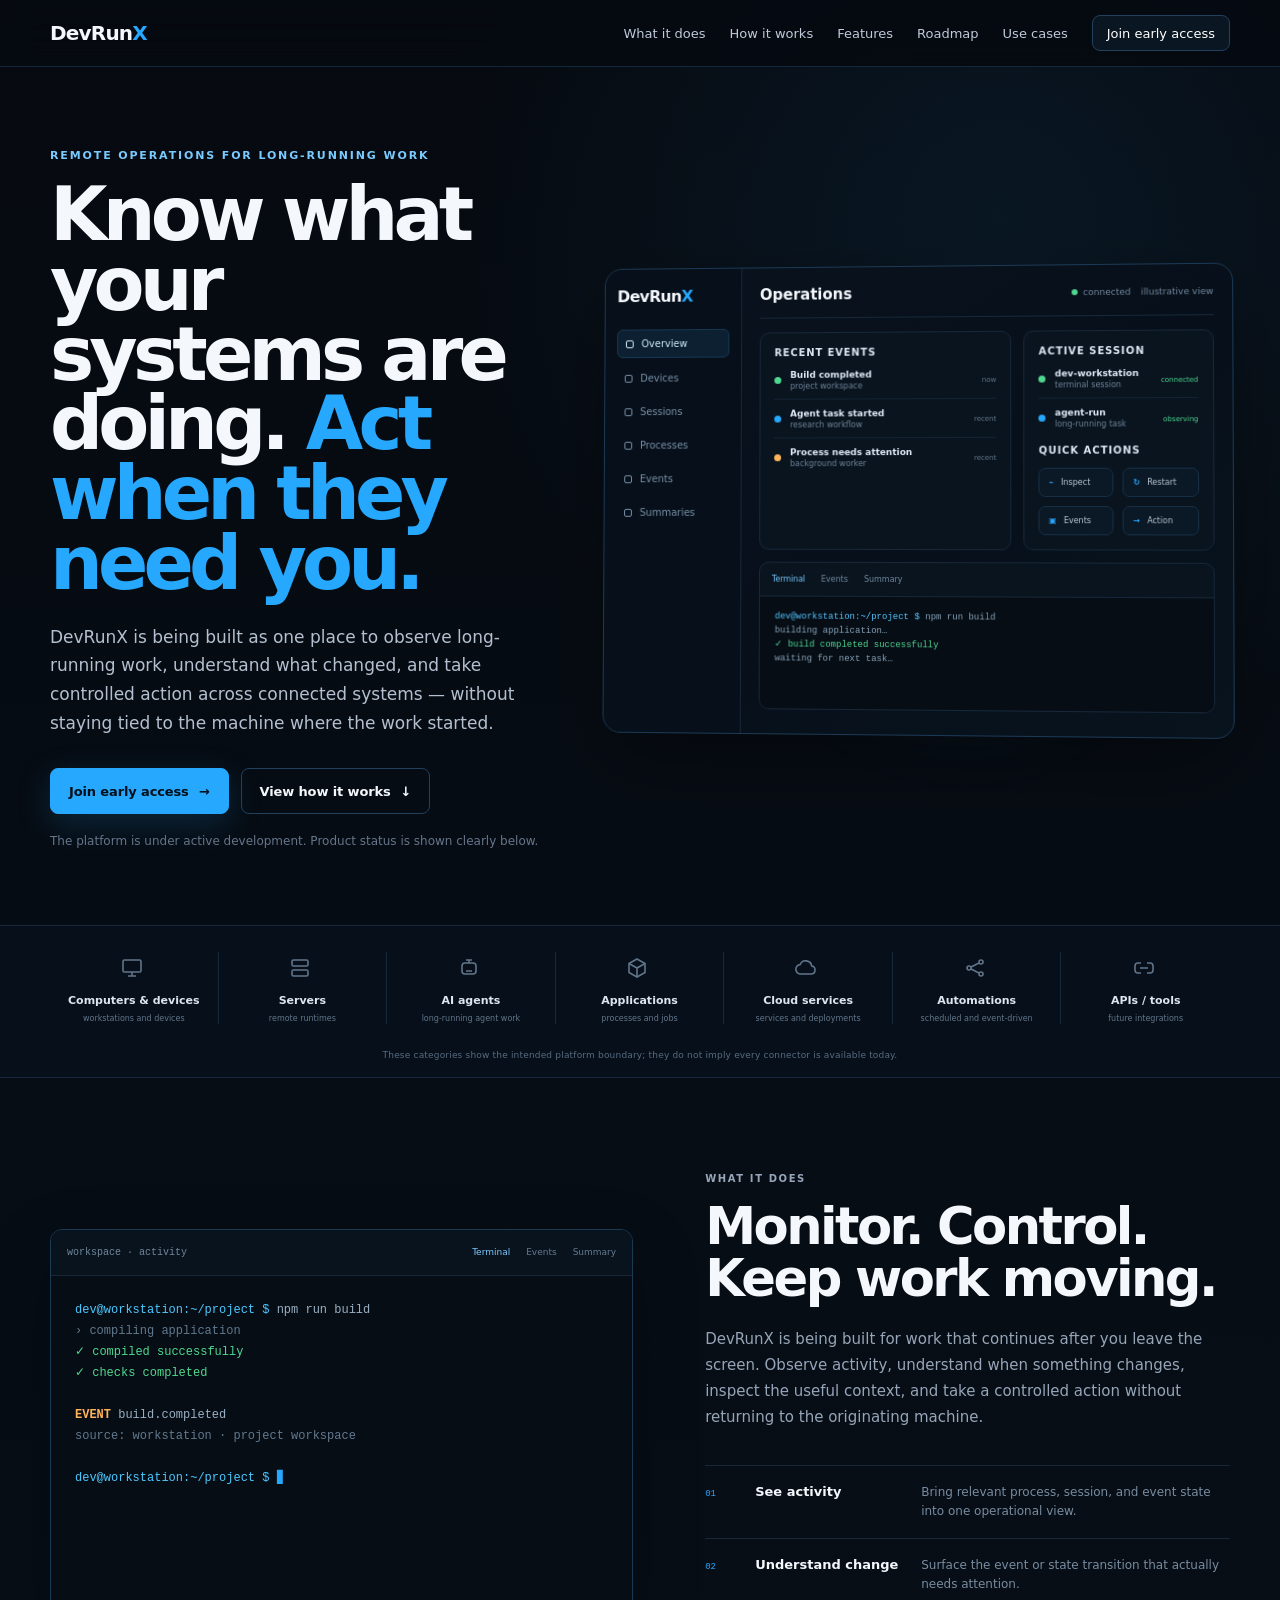
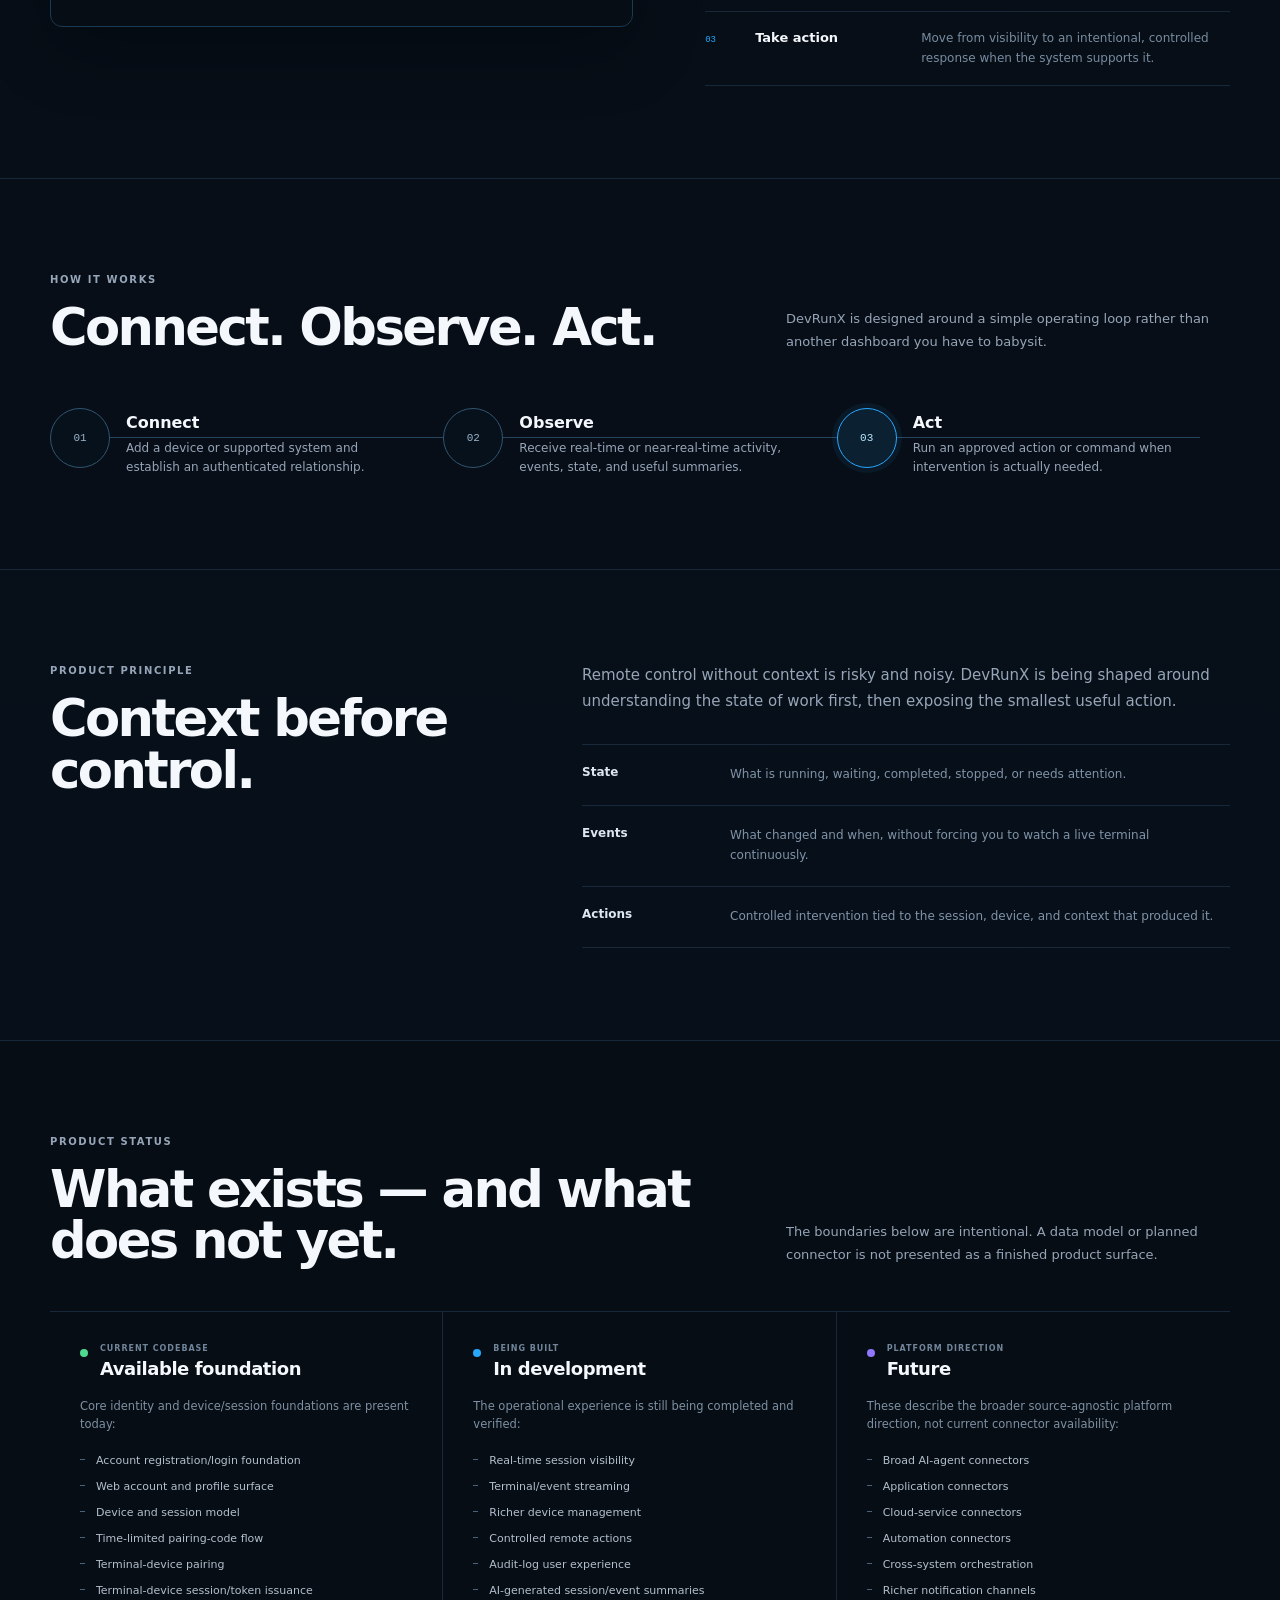
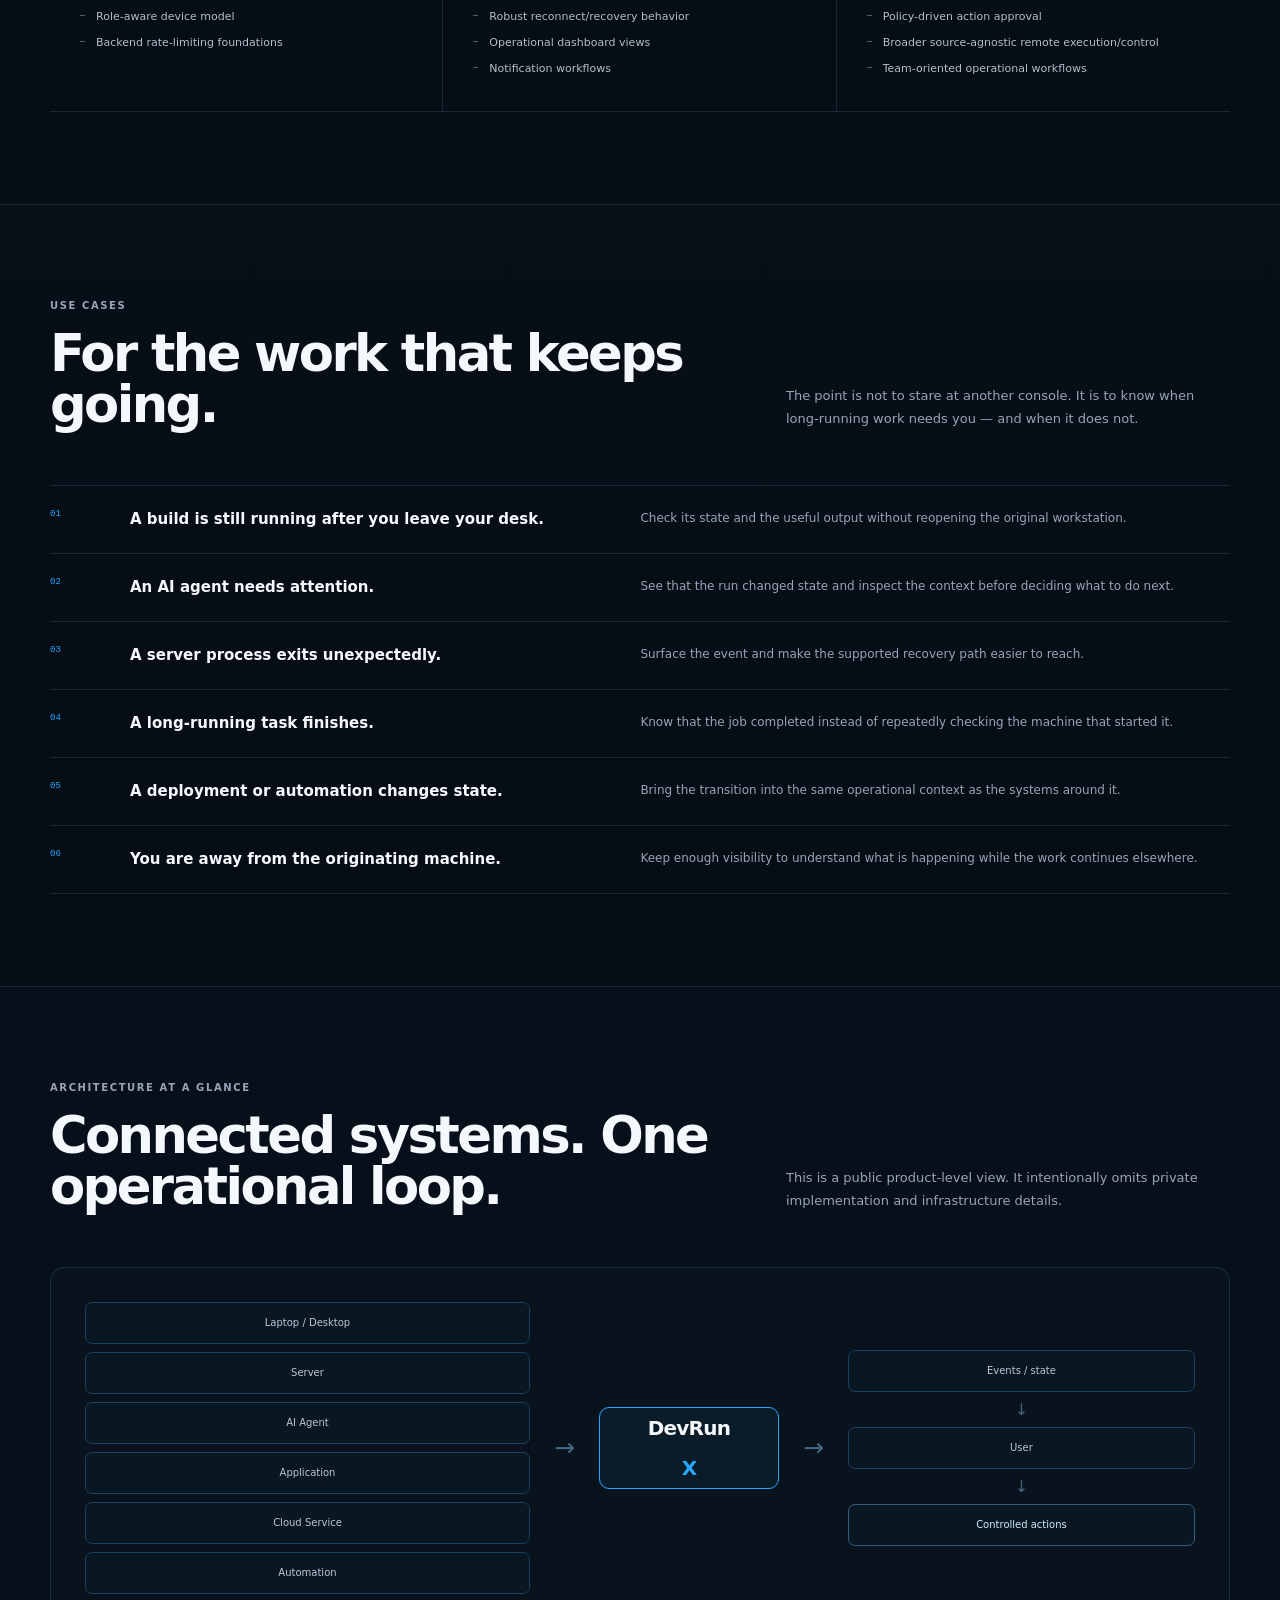
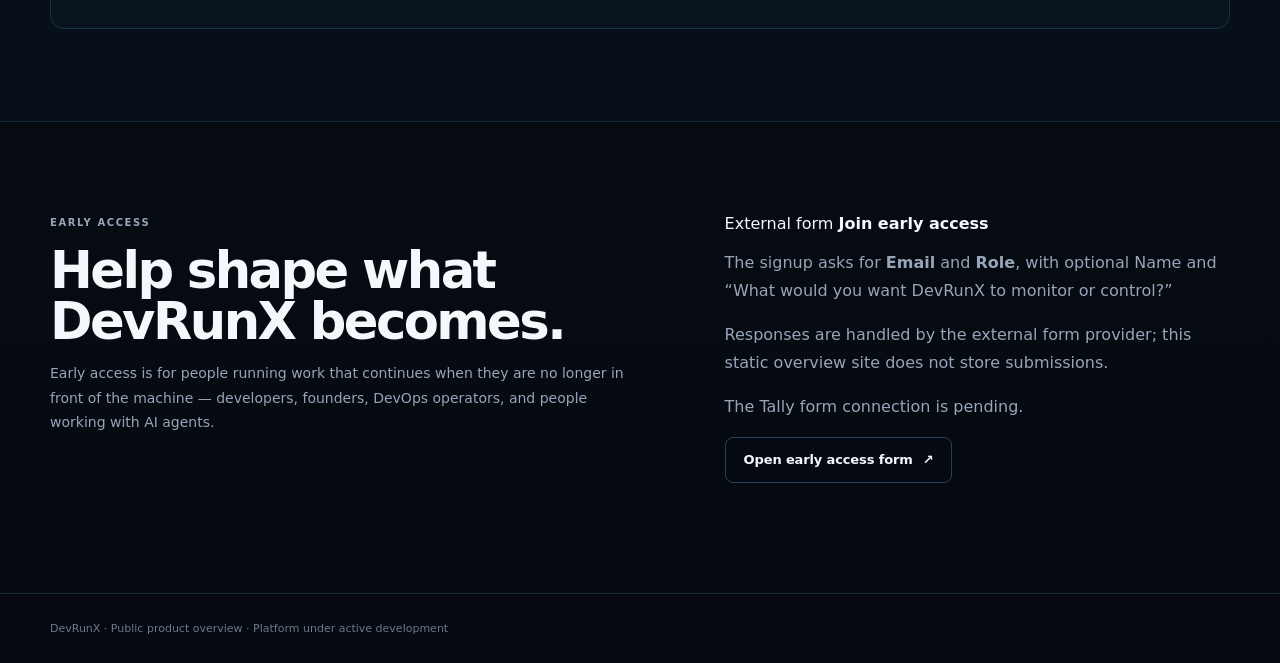
==== commit 536ab6b7: "feat: add early-access embed mount and fallback" ====
--- a/index.html
+++ b/index.html
@@ -353,17 +353,22 @@
           <h2>Help shape what DevRunX becomes.</h2>
           <p>Early access is for people running work that continues when they are no longer in front of the machine — developers, founders, DevOps operators, and people working with AI agents.</p>
         </div>
-        <div class="form-awaiting" aria-label="Early access form integration">
-          <span class="form-state">External form</span>
-          <strong>Join early access</strong>
-          <p>The Tally signup will collect Email and Role, with optional Name and “What would you want DevRunX to monitor or control?”</p>
-          <p class="form-note">Responses will be handled by the external form provider; this static overview site does not store submissions.</p>
+        <div class="early-access-panel" data-early-access-embed aria-label="Early access form">
+          <div class="form-pending" data-form-pending>
+            <span class="form-state">External form</span>
+            <strong>Join early access</strong>
+            <p>The signup asks for <b>Email</b> and <b>Role</b>, with optional Name and “What would you want DevRunX to monitor or control?”</p>
+            <p class="form-note">Responses are handled by the external form provider; this static overview site does not store submissions.</p>
+            <p class="form-connection" data-form-state>The Tally form connection is pending.</p>
+            <a id="early-access-fallback" class="button form-link" href="#" hidden rel="noopener">Open early access form <span aria-hidden="true">↗</span></a>
+          </div>
         </div>
       </div>
     </section>
   </main>
 
   <footer><div class="shell">DevRunX · Public product overview · Platform under active development</div></footer>
+  <script src="site-config.js"></script>
   <script src="site.js" defer></script>
 </body>
 </html>
--- a/styles.css
+++ b/styles.css
@@ -274,3 +274,117 @@
 .form-awaiting{padding:26px 0;border-top:1px solid var(--line-bright);border-bottom:1px solid var(--line-bright)}
 .form-awaiting .form-state{display:block;margin-bottom:12px;color:var(--accent);font-size:9px;text-transform:uppercase;letter-spacing:.14em;font-weight:800}
 .form-awaiting strong{font-size:20px}.form-awaiting p{font-size:12px;margin:12px 0 0}.form-awaiting .form-note{font-size:10px;color:#62768a}
+
+
+.nav-toggle{
+  display:none;width:40px;height:40px;padding:0;border:1px solid var(--line-bright);
+  border-radius:8px;background:#09131e;place-items:center;align-content:center;gap:6px
+}
+.nav-toggle span{display:block;width:17px;height:1px;background:#d5e4f1;transition:transform .18s ease}
+
+@media (max-width:768px){
+  .shell{width:min(var(--max),calc(100% - 28px))}
+  .site-header{position:sticky}
+  .nav{min-height:58px;position:relative}
+  .nav-toggle{display:grid;margin-left:auto}
+  .nav-links{
+    position:absolute;left:0;right:0;top:calc(100% + 1px);
+    display:none;align-items:stretch;gap:0;padding:8px 14px 14px;
+    border:1px solid var(--line);border-top:0;border-radius:0 0 10px 10px;
+    background:#07101a;box-shadow:0 18px 40px rgba(0,0,0,.26)
+  }
+  .nav-open .nav-links{display:grid}
+  .nav-links a{padding:12px 6px;border-bottom:1px solid var(--line)}
+  .nav-links a:last-child{border-bottom:0}
+  .nav-links .nav-cta{margin-top:8px;justify-content:center;border:1px solid var(--line-bright)}
+  .nav-open .nav-toggle span:first-child{transform:translateY(3.5px) rotate(45deg)}
+  .nav-open .nav-toggle span:last-child{transform:translateY(-3.5px) rotate(-45deg)}
+
+  .hero-grid{grid-template-columns:1fr;gap:38px;min-height:auto;padding:56px 0 50px}
+  .hero-copy{max-width:650px}
+  .hero h1{font-size:clamp(2.8rem,11vw,4.7rem)}
+  .hero-lead{font-size:15px}
+  .dashboard-stage{width:100%;max-width:none}
+  .dashboard{grid-template-columns:104px 1fr;min-height:410px;transform:none;border-radius:12px}
+  .dash-sidebar{padding:14px 9px}
+  .dash-main{padding:13px}
+  .dash-grid{gap:9px}
+  .panel{padding:11px}
+  .terminal-body{font-size:8px}
+
+  .system-strip-inner{grid-template-columns:repeat(2,minmax(0,1fr));padding:22px 0;row-gap:0}
+  .system-item{padding:18px 8px;border-right:1px solid var(--line);border-bottom:1px solid var(--line)}
+  .system-item:nth-child(even){border-right:0}
+  .system-item:last-child{border-bottom:0}
+  .system-item:nth-last-child(2){border-bottom:0}
+
+  .section{padding:70px 0}
+  .work-grid,.signal-layout,.early-access-shell{grid-template-columns:1fr;gap:46px}
+  .terminal-large{min-height:300px;font-size:11px;padding:18px}
+  .section-heading-row{grid-template-columns:1fr;gap:18px;margin-bottom:38px;align-items:start}
+  .section-heading-row>p{max-width:650px}
+  .process-rail{grid-template-columns:1fr;gap:28px}
+  .process-rail::before{left:29px;right:auto;top:28px;bottom:28px;width:1px;height:auto}
+  .process-step{grid-template-columns:60px 1fr;padding-right:0}
+  .status-columns{grid-template-columns:1fr}
+  .status-column{border-right:0;border-bottom:1px solid var(--line);padding:28px 4px}
+  .status-column:last-child{border-bottom:0}
+  .use-case-list article{grid-template-columns:40px 1fr;gap:12px 18px}
+  .use-case-list article p{grid-column:2}
+  .architecture-map{grid-template-columns:1fr;gap:14px;padding:24px}
+  .source-stack{grid-template-columns:repeat(2,1fr)}
+  .arch-arrow{transform:rotate(90deg);font-size:20px}
+  .arch-core{min-height:68px}
+  .arch-flow{max-width:420px;width:100%;margin-inline:auto}
+}
+
+@media (max-width:480px){
+  .shell{width:min(var(--max),calc(100% - 22px))}
+  .brand{font-size:18px}
+  .hero-grid{padding:44px 0 38px;gap:28px}
+  .eyebrow{font-size:9px;margin-bottom:13px}
+  .hero h1{font-size:clamp(2.4rem,12.4vw,3.25rem);line-height:.97}
+  .hero-lead{margin-top:18px;font-size:13.5px;line-height:1.62}
+  .hero-actions{align-items:stretch;flex-direction:column;margin-top:23px}
+  .button{width:100%;min-height:44px}
+  .hero-note{font-size:10px}
+
+  .dashboard{display:block;min-height:0}
+  .dash-sidebar{display:none}
+  .dash-main{padding:11px}
+  .dash-top{padding:3px 2px 11px}
+  .dash-state span:last-child{display:none}
+  .dash-grid{grid-template-columns:1fr}
+  .dash-grid>.panel:nth-child(2){display:none}
+  .terminal-mini{display:block}
+  .terminal-body{min-height:98px;padding:12px;font-size:7.6px}
+  .terminal-tabs{height:30px}
+  .event-copy span,.event-time{font-size:7px}
+
+  .system-strip-inner{grid-template-columns:1fr 1fr}
+  .system-item{min-height:104px}
+  .system-item strong{font-size:10px}.system-item span{font-size:7.5px}
+  .system-disclaimer{padding-inline:18px}
+
+  .section{padding:54px 0}
+  .section h2{font-size:clamp(2rem,10.5vw,2.75rem)}
+  .terminal-large{min-height:250px;font-size:9.5px;line-height:1.65}
+  .window-bar{display:block;padding:11px 12px}
+  .window-tabs{margin-top:8px}
+  .capability-lines>div{grid-template-columns:26px 1fr;gap:8px 12px}
+  .capability-lines p{grid-column:2}
+  .signal-list>div{grid-template-columns:1fr;gap:7px}
+  .status-column{padding:24px 0}
+  .use-case-list article{padding:20px 0}
+  .use-case-list h3{font-size:13px}.use-case-list p{font-size:11px}
+  .source-stack{grid-template-columns:1fr 1fr;gap:6px}
+  .source-stack span,.arch-flow span{min-height:38px;font-size:9px}
+  .architecture-map{padding:18px}
+  .early-access-section{padding-bottom:70px}
+}
+
+@media (prefers-reduced-motion:reduce){
+  html{scroll-behavior:auto}
+  *,*::before,*::after{scroll-behavior:auto!important;transition-duration:.01ms!important;animation-duration:.01ms!important;animation-iteration-count:1!important}
+  .button:hover{transform:none}
+}
